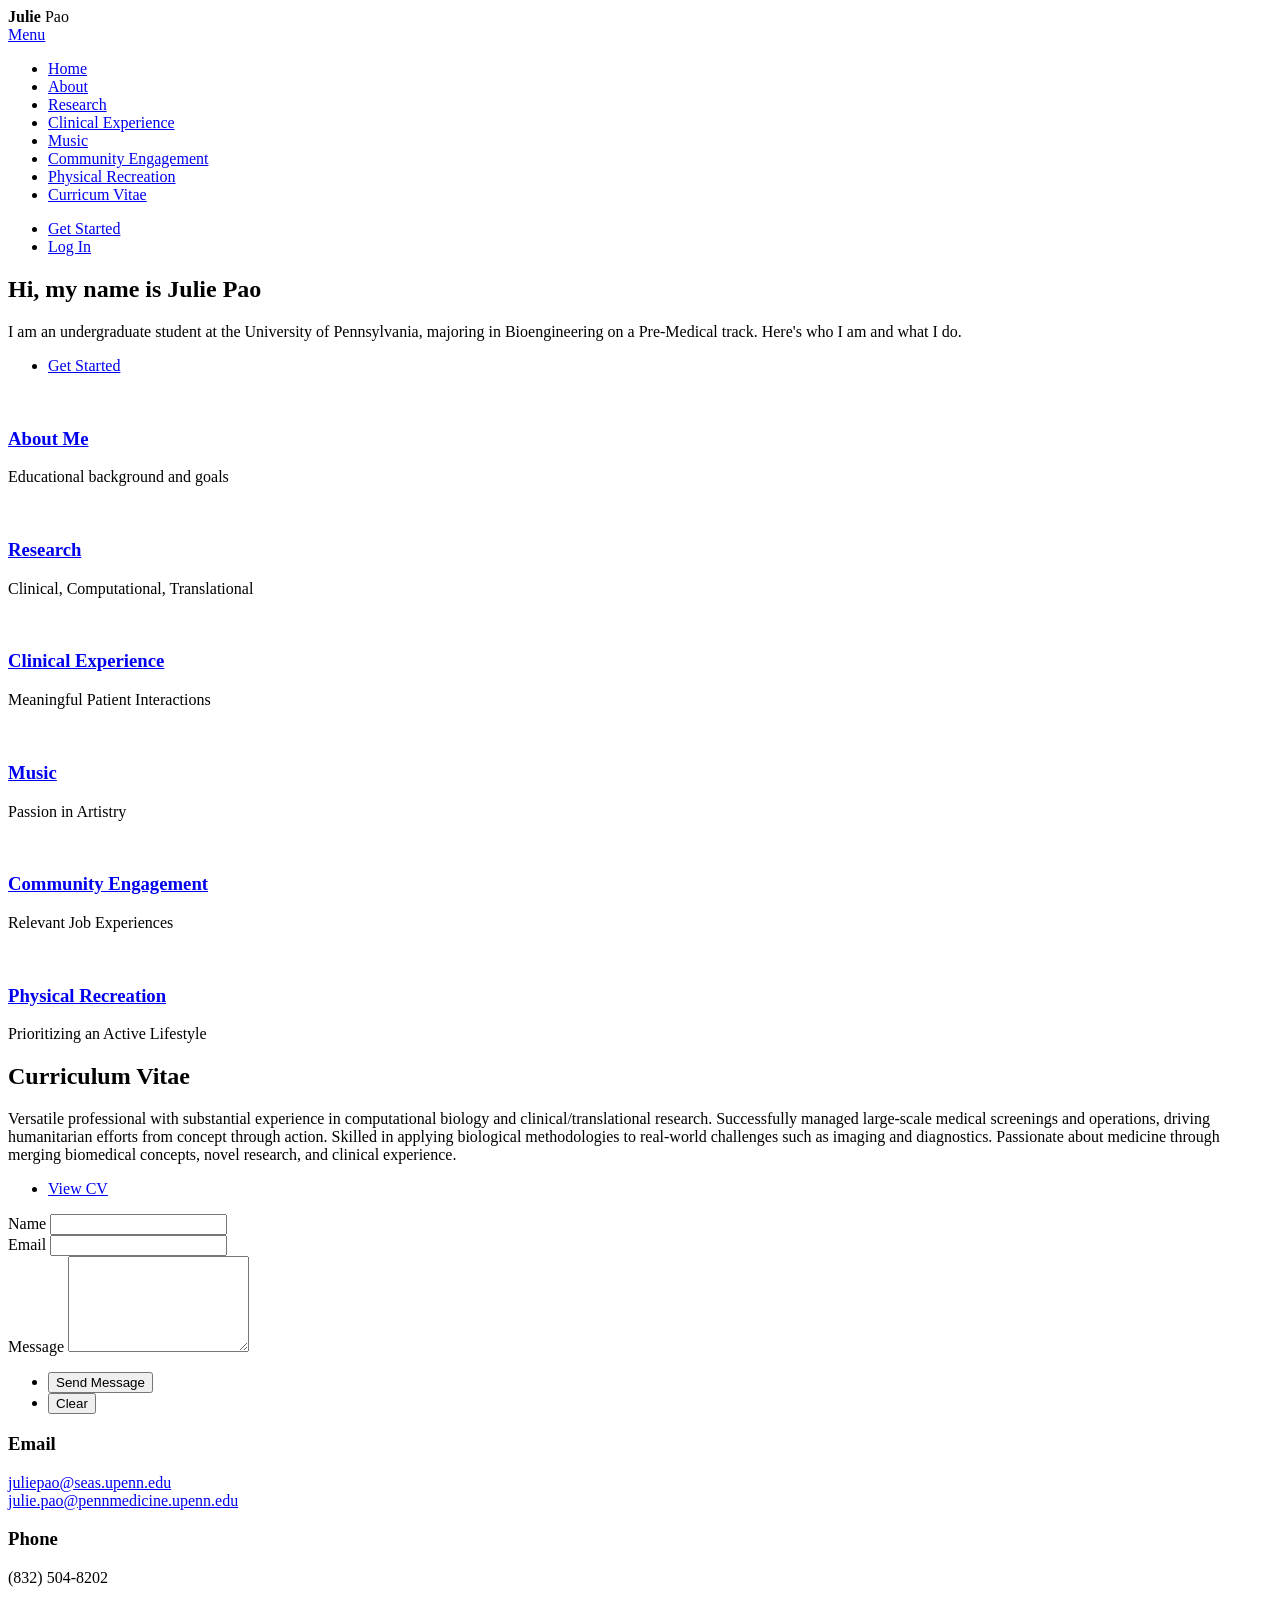
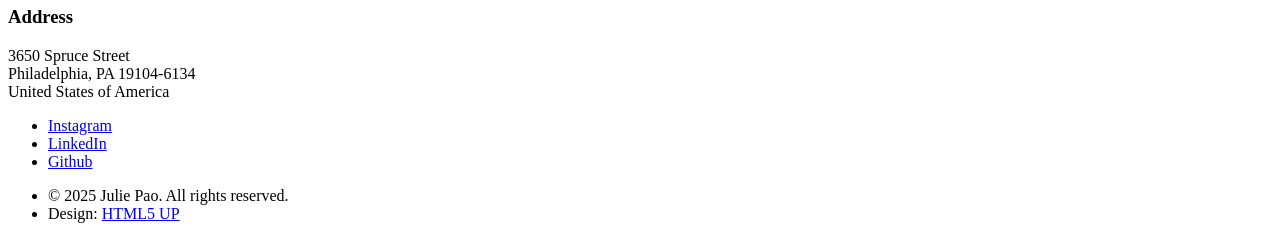
==== index.html @ fa0b32fd "title pushes" ====
<!DOCTYPE HTML>
<!--
	Forty by HTML5 UP
	html5up.net | @ajlkn
	Free for personal and commercial use under the CCA 3.0 license (html5up.net/license)
-->
<html>
	<head>
		<title>Julie Pao</title>
		<meta charset="utf-8" />
		<meta name="viewport" content="width=device-width, initial-scale=1, user-scalable=no" />
		<link rel="stylesheet" href="assets/css/main.css" />
		<noscript><link rel="stylesheet" href="assets/css/noscript.css" /></noscript>
	</head>
	<body class="is-preload">

		<!-- Wrapper -->
			<div id="wrapper">

				<!-- Header -->
					<header id="header" class="alt">
						<span class="logo"><strong>Julie</strong> <span>Pao</span></span>
						<nav>
							<a href="#menu">Menu</a>
						</nav>
					</header>

				<!-- Menu -->
					<nav id="menu">
						<ul class="links">
							<li><a href="/">Home</a></li>
							<li><a href="about.html">About</a></li>
							<li><a href="research.html">Research</a></li>
							<li><a href="volunteering.html">Clinical Experience</a></li>
							<li><a href="music.html">Music</a></li>
							<li><a href="work.html">Community Engagement</a></li>
							<li><a href="sports.html">Physical Recreation</a></li>
							<li><a href="cv.html">Curricum Vitae</a></li>
						</ul>
						<ul class="actions stacked">
							<li><a href="#" class="button primary fit">Get Started</a></li>
							<li><a href="#" class="button fit">Log In</a></li>
						</ul>
					</nav>

				<!-- Banner -->
					<section id="banner" class="major">
						<div class="inner">
							<header class="major">
								<h1>Hi, my name is Julie Pao</h1>
							</header>
							<div class="content">
								<p>I am an undergraduate student at the University of Pennsylvania, majoring in Bioengineering on a Pre-Medical track. Here's who I am and what I do.</p>
								<ul class="actions">
									<li><a href="#one" class="button next scrolly">Get Started</a></li>
								</ul>
							</div>
						</div>
					</section>

				<!-- Main -->
					<div id="main">

						<!-- One -->
							<section id="one" class="tiles">
								<article>
									<span class="image">
										<img src="images/pic01.jpg" alt="" />
									</span>
									<header class="major">
										<h3><a href="about.html" class="link">About Me</a></h3>
										<p>Educational background and goals</p>
									</header>
								</article>
								<article>
									<span class="image">
										<img src="images/pic02.jpg" alt="" />
									</span>
									<header class="major">
										<h3><a href="research.html" class="link">Research</a></h3>
										<p>Clinical, Computational, Translational</p>
									</header>
								</article>
								<article>
									<span class="image">
										<img src="images/pic03.jpg" alt="" />
									</span>
									<header class="major">
										<h3><a href="volunteering.html" class="link">Clinical Experience</a></h3>
										<p>Meaningful Patient Interactions</p>
									</header>
								</article>
								<article>
									<span class="image">
										<img src="images/pic04.jpg" alt="" />
									</span>
									<header class="major">
										<h3><a href="music.html" class="link">Music</a></h3>
										<p>Passion in Artistry</p>
									</header>
								</article>
								<article>
									<span class="image">
										<img src="images/pic05.jpg" alt="" />
									</span>
									<header class="major">
										<h3><a href="work.html" class="link">Community Engagement</a></h3>
										<p>Relevant Job Experiences</p>
									</header>
								</article>
								<article>
									<span class="image">
										<img src="images/pic06.jpg" alt="" />
									</span>
									<header class="major">
										<h3><a href="sports.html" class="link">Physical Recreation</a></h3>
										<p>Prioritizing an Active Lifestyle</p>
									</header>
								</article>
							</section>

						<!-- Two -->
							<section id="two">
								<div class="inner">
									<header class="major">
										<h2>Curriculum Vitae</h2>
									</header>
									<p>Versatile professional with substantial experience in computational biology and clinical/translational research. Successfully managed large-scale medical screenings and operations, driving humanitarian efforts from concept through action.  Skilled in applying biological methodologies to real-world challenges such as imaging and diagnostics. Passionate about medicine through merging biomedical concepts, novel research, and clinical experience.</p>
									<ul class="actions">
										<li><a href="cv.html" class="button next">View CV</a></li>
									</ul>
								</div>
							</section>

					</div>

				<!-- Contact -->
					<section id="contact">
						<div class="inner">
							<section>
								<form method="post" action="https://formspree.io/f/mqallqqw">
									<div class="fields">
										<div class="field half">
											<label for="name">Name</label>
											<input type="text" name="name" id="name" />
										</div>
										<div class="field half">
											<label for="email">Email</label>
											<input type="text" name="email" id="email" />
										</div>
										<div class="field">
											<label for="message">Message</label>
											<textarea name="message" id="message" rows="6"></textarea>
										</div>
									</div>
									<ul class="actions">
										<li><input type="submit" value="Send Message" class="primary" /></li>
										<li><input type="reset" value="Clear" /></li>
									</ul>
								</form>
							</section>
							<section class="split">
								<section>
									<div class="contact-method">
										<span class="icon solid alt fa-envelope"></span>
										<h3>Email</h3>
										<a href="mailto:juliepao@seas.upenn.edu"
       									   class="email-link"
       								   	   data-email="juliepao@seas.upenn.edu"
     								   	   title="Copy juliepao@seas.upenn.edu">juliepao@seas.upenn.edu</a><br />
    									<a href="mailto:julie.pao@pennmedicine.upenn.edu"
       								   	   class="email-link"
       								   	   data-email="julie.pao@pennmedicine.upenn.edu"
       								   	   title="Copy julie.pao@pennmedicine.upenn.edu">julie.pao@pennmedicine.upenn.edu</a>
									</div>
								</section>
								<section>
									<div class="contact-method">
										<span class="icon solid alt fa-phone"></span>
										<h3>Phone</h3>
										<span>(832) 504-8202</span>
									</div>
								</section>
								<section>
									<div class="contact-method">
										<span class="icon solid alt fa-home"></span>
										<h3>Address</h3>
										<span>3650 Spruce Street<br />
										Philadelphia, PA 19104-6134<br />
										United States of America</span>
									</div>
								</section>
							</section>
						</div>
					</section>

				<!-- Footer -->
					<footer id="footer">
						<div class="inner">
							<ul class="icons">
								<li><a href="https://www.instagram.com/juliepao_/" class="icon brands alt fa-instagram"><span class="label">Instagram</span></a></li>
								<li><a href="https://www.linkedin.com/in/julie-pao-0024702b5" class="icon brands alt fa-linkedin-in"><span class="label">LinkedIn</span></a></li>
								<li><a href="https://github.com/BerryGoo717" class="icon brands alt fa-github"><span class="label">Github</span></a></li>
							</ul>
							<ul class="copyright">
								<li>&copy; 2025 Julie Pao. All rights reserved.</li><li>Design: <a href="https://html5up.net">HTML5 UP</a></li>
							</ul>
						</div>
					</footer>
		
				</div>

		<!-- Scripts -->
			<script src="assets/js/jquery.min.js"></script>
			<script src="assets/js/jquery.scrolly.min.js"></script>
			<script src="assets/js/jquery.scrollex.min.js"></script>
			<script src="assets/js/browser.min.js"></script>
			<script src="assets/js/breakpoints.min.js"></script>
			<script src="assets/js/util.js"></script>
			<script src="assets/js/main.js"></script>

			<!-- copy-to-clipboard for email links -->
    		<script>
        		// copy mailto:link on click and show a short status
        		(function () {
            		function showStatus(msg) {
                		const s = document.createElement('div');
                		s.textContent = msg;
                		Object.assign(s.style, {
                    		position: 'fixed',
                    		bottom: '20px',
                    		right: '20px',
                    		background: 'rgba(0,0,0,0.8)',
							color: '#fff',
                    		padding: '8px 12px',
                    		borderRadius: '6px',
                    		zIndex: 9999,
                    		fontSize: '14px'
                		});
                		document.body.appendChild(s);
                		setTimeout(() => s.remove(), 2000);
            		}

            		document.querySelectorAll('.email-link').forEach(function (el) {
                		el.addEventListener('click', function (e) {
                    		e.preventDefault(); // prevent opening mail client
                    		const email = el.dataset.email;
                    		const mailto = email;
                    		if (navigator.clipboard && navigator.clipboard.writeText) {
                        		navigator.clipboard.writeText(mailto)
                            		.then(() => showStatus('Copied: ' + mailto))
                            		.catch(() => showStatus('Copy failed'));
                    		} else {
                        		// fallback
                        		const ta = document.createElement('textarea');
                        		ta.value = mailto;
                        		document.body.appendChild(ta);
                        		ta.select();
                        		try { document.execCommand('copy'); showStatus('Copied: ' + mailto); }
                        		catch (err) { showStatus('Copy failed'); }
                        		ta.remove();
                    		}
               			});
					});
    			})();
			</script>

			<script>
			document.querySelectorAll('a.scrolly, a.button.next').forEach(function(el){
  				el.addEventListener('click', function(e){
    				const href = this.getAttribute('href') || '';
    				if (!href.startsWith('#')) return; // ignore external links
    				const id = href.slice(1);
    				const target = document.getElementById(id);
    				if (!target) return;
    				e.preventDefault();
    				target.scrollIntoView({ behavior: 'smooth', block: 'start' });
    				// remove hash from URL so "#one" doesn't appear
    				history.replaceState(null, '', window.location.pathname + window.location.search);
  				});
			});
			</script>
	</body>
</html>
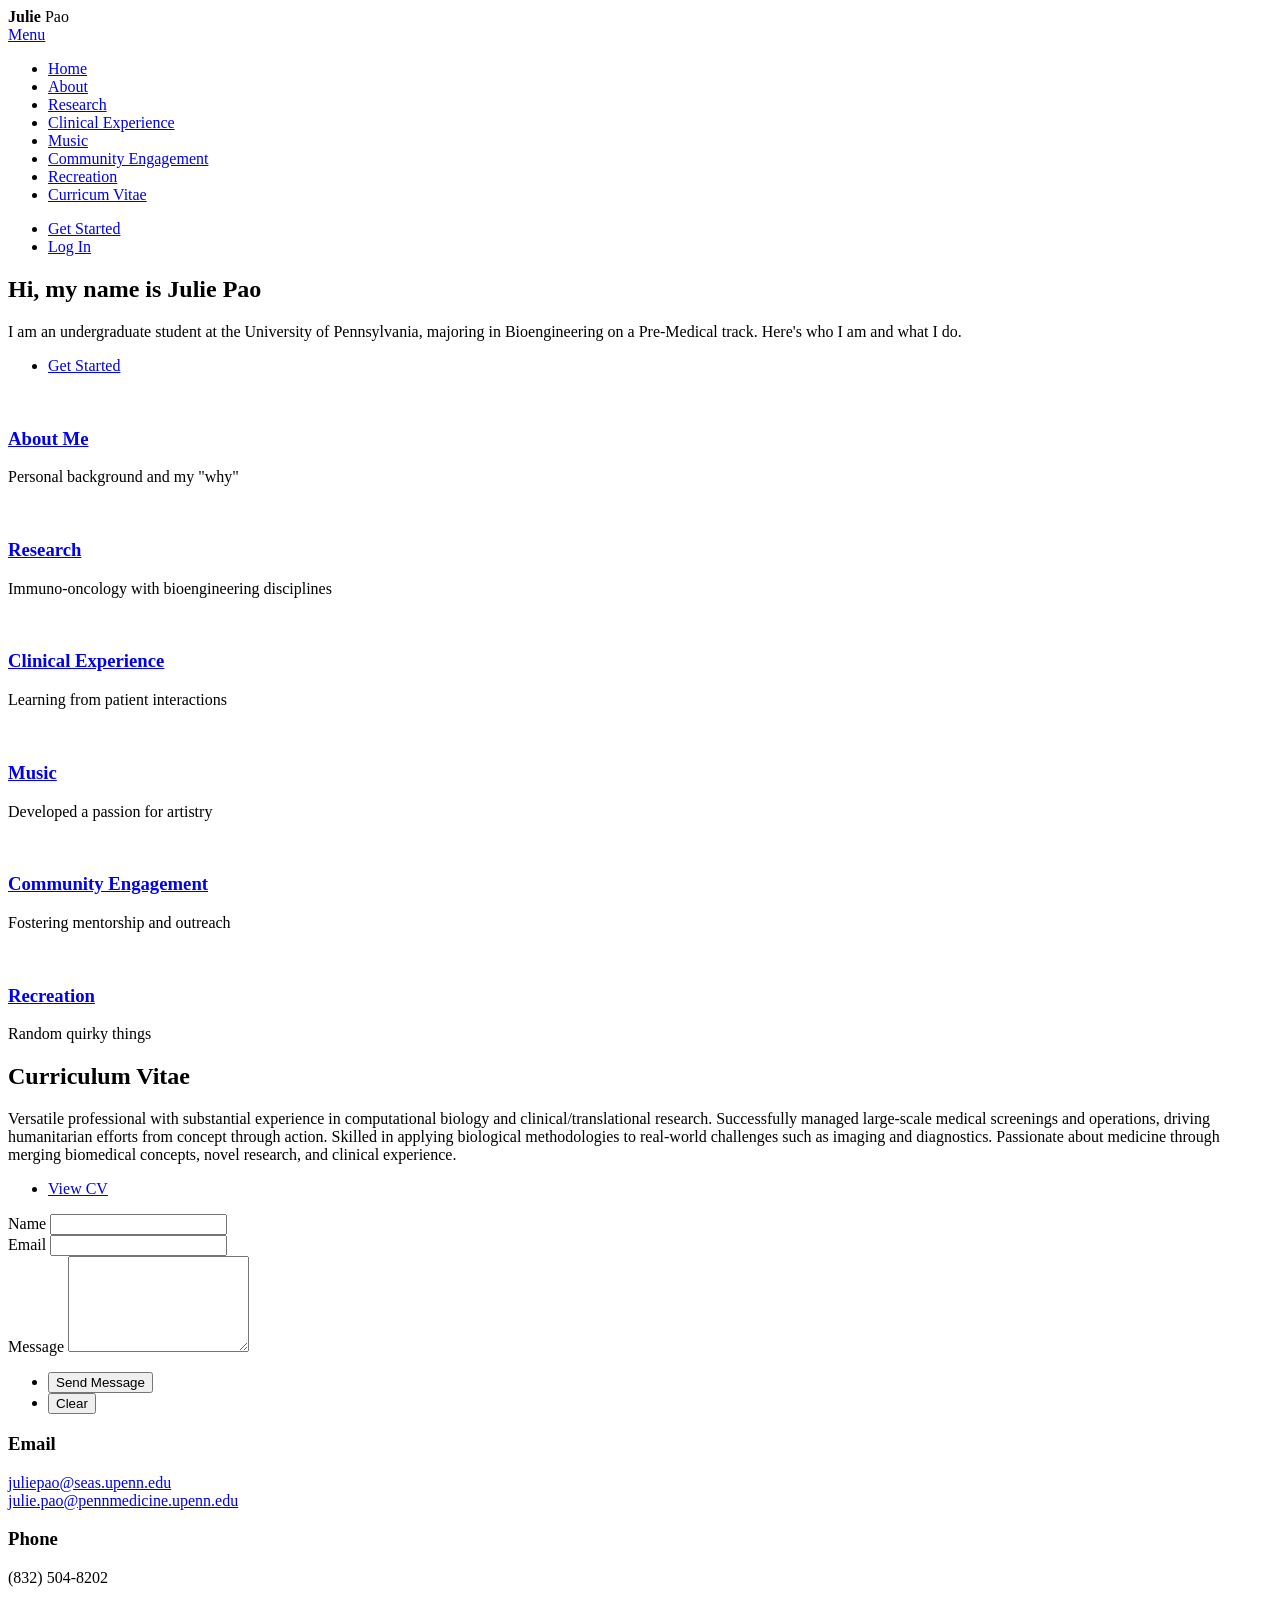
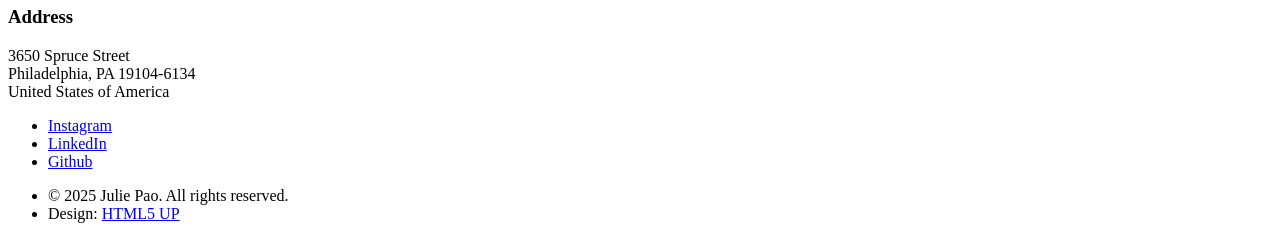
==== commit f76170a6: "main page changes" ====
--- a/index.html
+++ b/index.html
@@ -34,7 +34,7 @@
 							<li><a href="volunteering.html">Clinical Experience</a></li>
 							<li><a href="music.html">Music</a></li>
 							<li><a href="work.html">Community Engagement</a></li>
-							<li><a href="sports.html">Physical Recreation</a></li>
+							<li><a href="sports.html">Recreation</a></li>
 							<li><a href="cv.html">Curricum Vitae</a></li>
 						</ul>
 						<ul class="actions stacked">
@@ -69,7 +69,7 @@
 									</span>
 									<header class="major">
 										<h3><a href="about.html" class="link">About Me</a></h3>
-										<p>Educational background and goals</p>
+										<p>Personal background and my "why"</p>
 									</header>
 								</article>
 								<article>
@@ -78,7 +78,7 @@
 									</span>
 									<header class="major">
 										<h3><a href="research.html" class="link">Research</a></h3>
-										<p>Clinical, Computational, Translational</p>
+										<p>Immuno-oncology with bioengineering disciplines</p>
 									</header>
 								</article>
 								<article>
@@ -87,7 +87,7 @@
 									</span>
 									<header class="major">
 										<h3><a href="volunteering.html" class="link">Clinical Experience</a></h3>
-										<p>Meaningful Patient Interactions</p>
+										<p>Learning from patient interactions</p>
 									</header>
 								</article>
 								<article>
@@ -96,7 +96,7 @@
 									</span>
 									<header class="major">
 										<h3><a href="music.html" class="link">Music</a></h3>
-										<p>Passion in Artistry</p>
+										<p>Developed a passion for artistry</p>
 									</header>
 								</article>
 								<article>
@@ -105,7 +105,7 @@
 									</span>
 									<header class="major">
 										<h3><a href="work.html" class="link">Community Engagement</a></h3>
-										<p>Relevant Job Experiences</p>
+										<p>Fostering mentorship and outreach</p>
 									</header>
 								</article>
 								<article>
@@ -113,8 +113,8 @@
 										<img src="images/pic06.jpg" alt="" />
 									</span>
 									<header class="major">
-										<h3><a href="sports.html" class="link">Physical Recreation</a></h3>
-										<p>Prioritizing an Active Lifestyle</p>
+										<h3><a href="sports.html" class="link">Recreation</a></h3>
+										<p>Random quirky things</p>
 									</header>
 								</article>
 							</section>
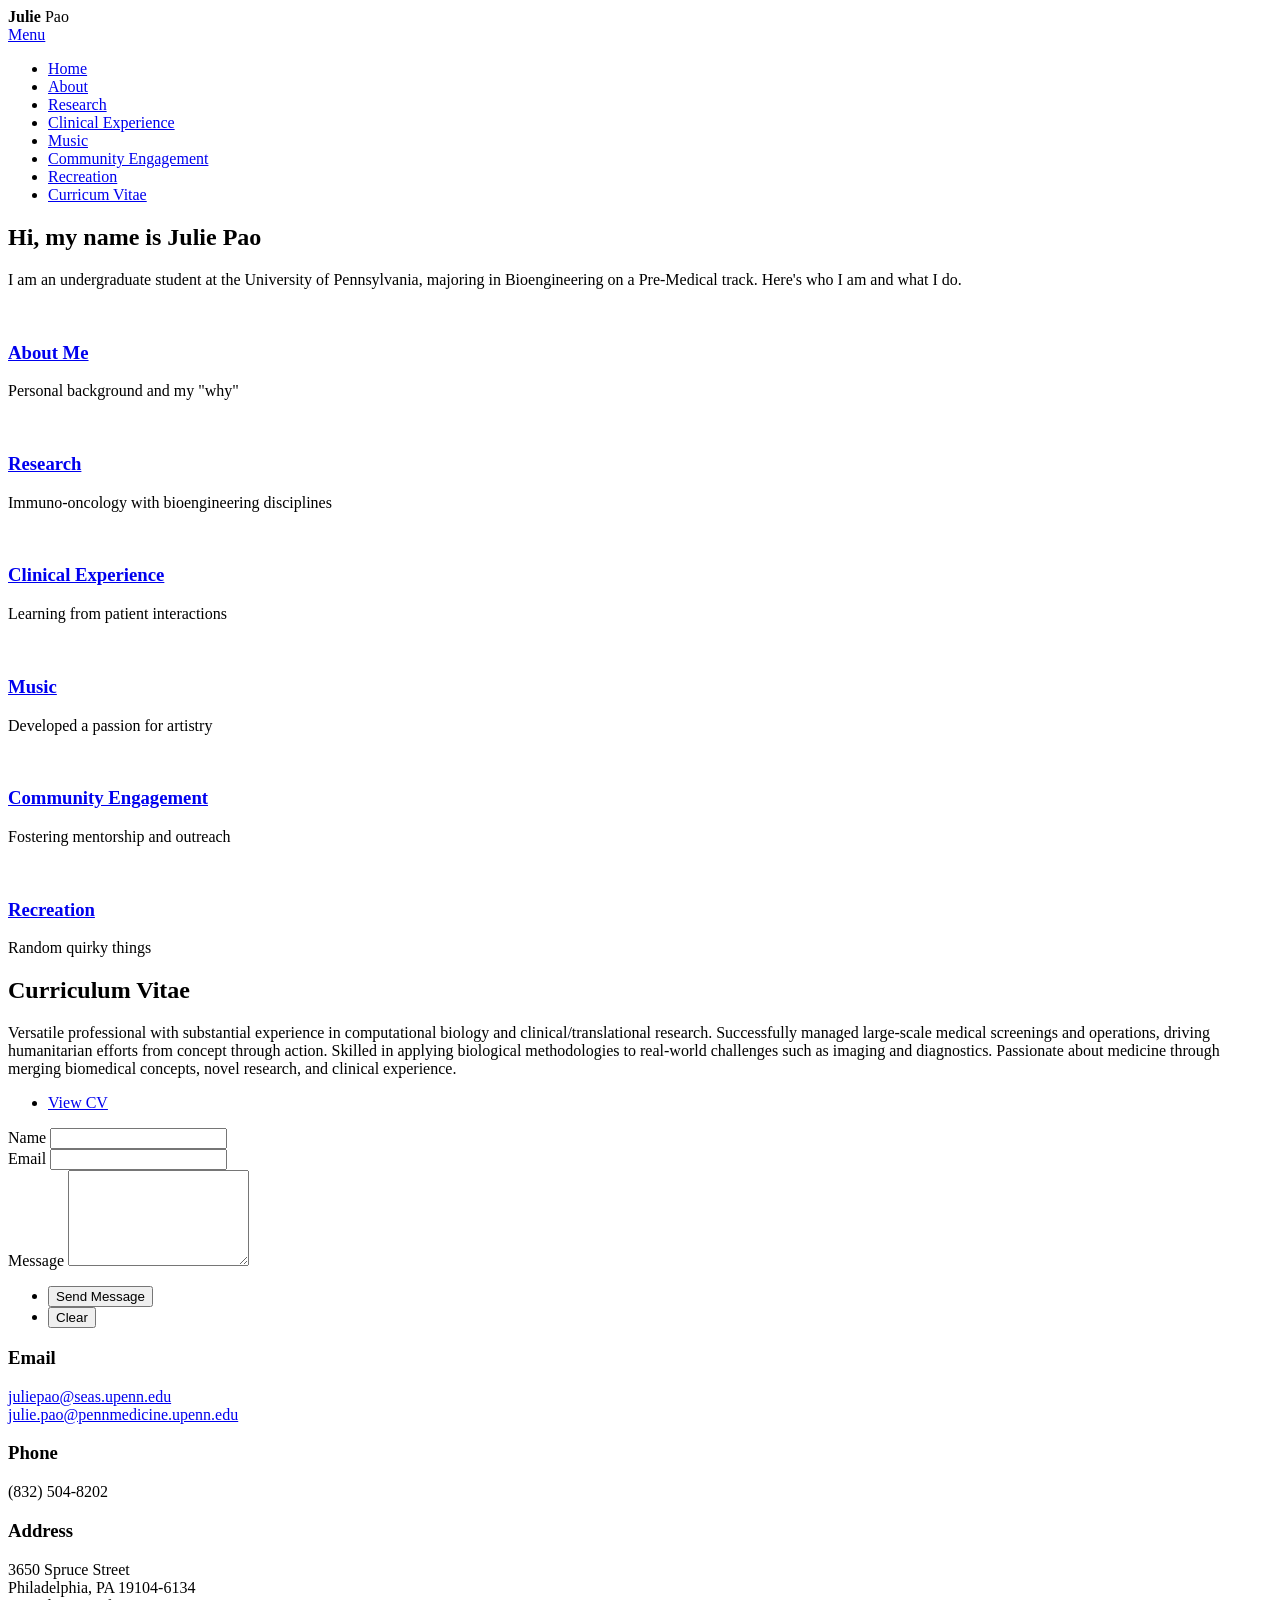
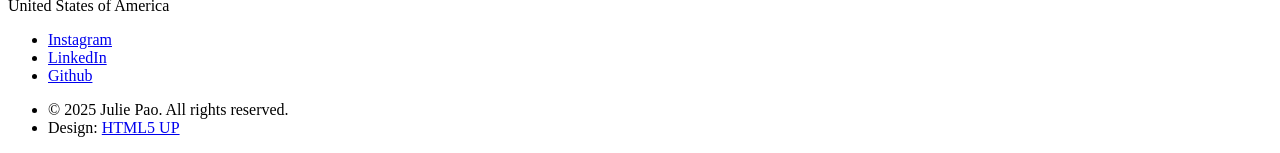
==== commit 28373561: "deleting buttons" ====
--- a/index.html
+++ b/index.html
@@ -34,12 +34,8 @@
 							<li><a href="volunteering.html">Clinical Experience</a></li>
 							<li><a href="music.html">Music</a></li>
 							<li><a href="work.html">Community Engagement</a></li>
-							<li><a href="sports.html">Recreation</a></li>
+							<li><a href="fun.html">Recreation</a></li>
 							<li><a href="cv.html">Curricum Vitae</a></li>
-						</ul>
-						<ul class="actions stacked">
-							<li><a href="#" class="button primary fit">Get Started</a></li>
-							<li><a href="#" class="button fit">Log In</a></li>
 						</ul>
 					</nav>
 
@@ -51,9 +47,6 @@
 							</header>
 							<div class="content">
 								<p>I am an undergraduate student at the University of Pennsylvania, majoring in Bioengineering on a Pre-Medical track. Here's who I am and what I do.</p>
-								<ul class="actions">
-									<li><a href="#one" class="button next scrolly">Get Started</a></li>
-								</ul>
 							</div>
 						</div>
 					</section>
@@ -113,7 +106,7 @@
 										<img src="images/pic06.jpg" alt="" />
 									</span>
 									<header class="major">
-										<h3><a href="sports.html" class="link">Recreation</a></h3>
+										<h3><a href="fun.html" class="link">Recreation</a></h3>
 										<p>Random quirky things</p>
 									</header>
 								</article>
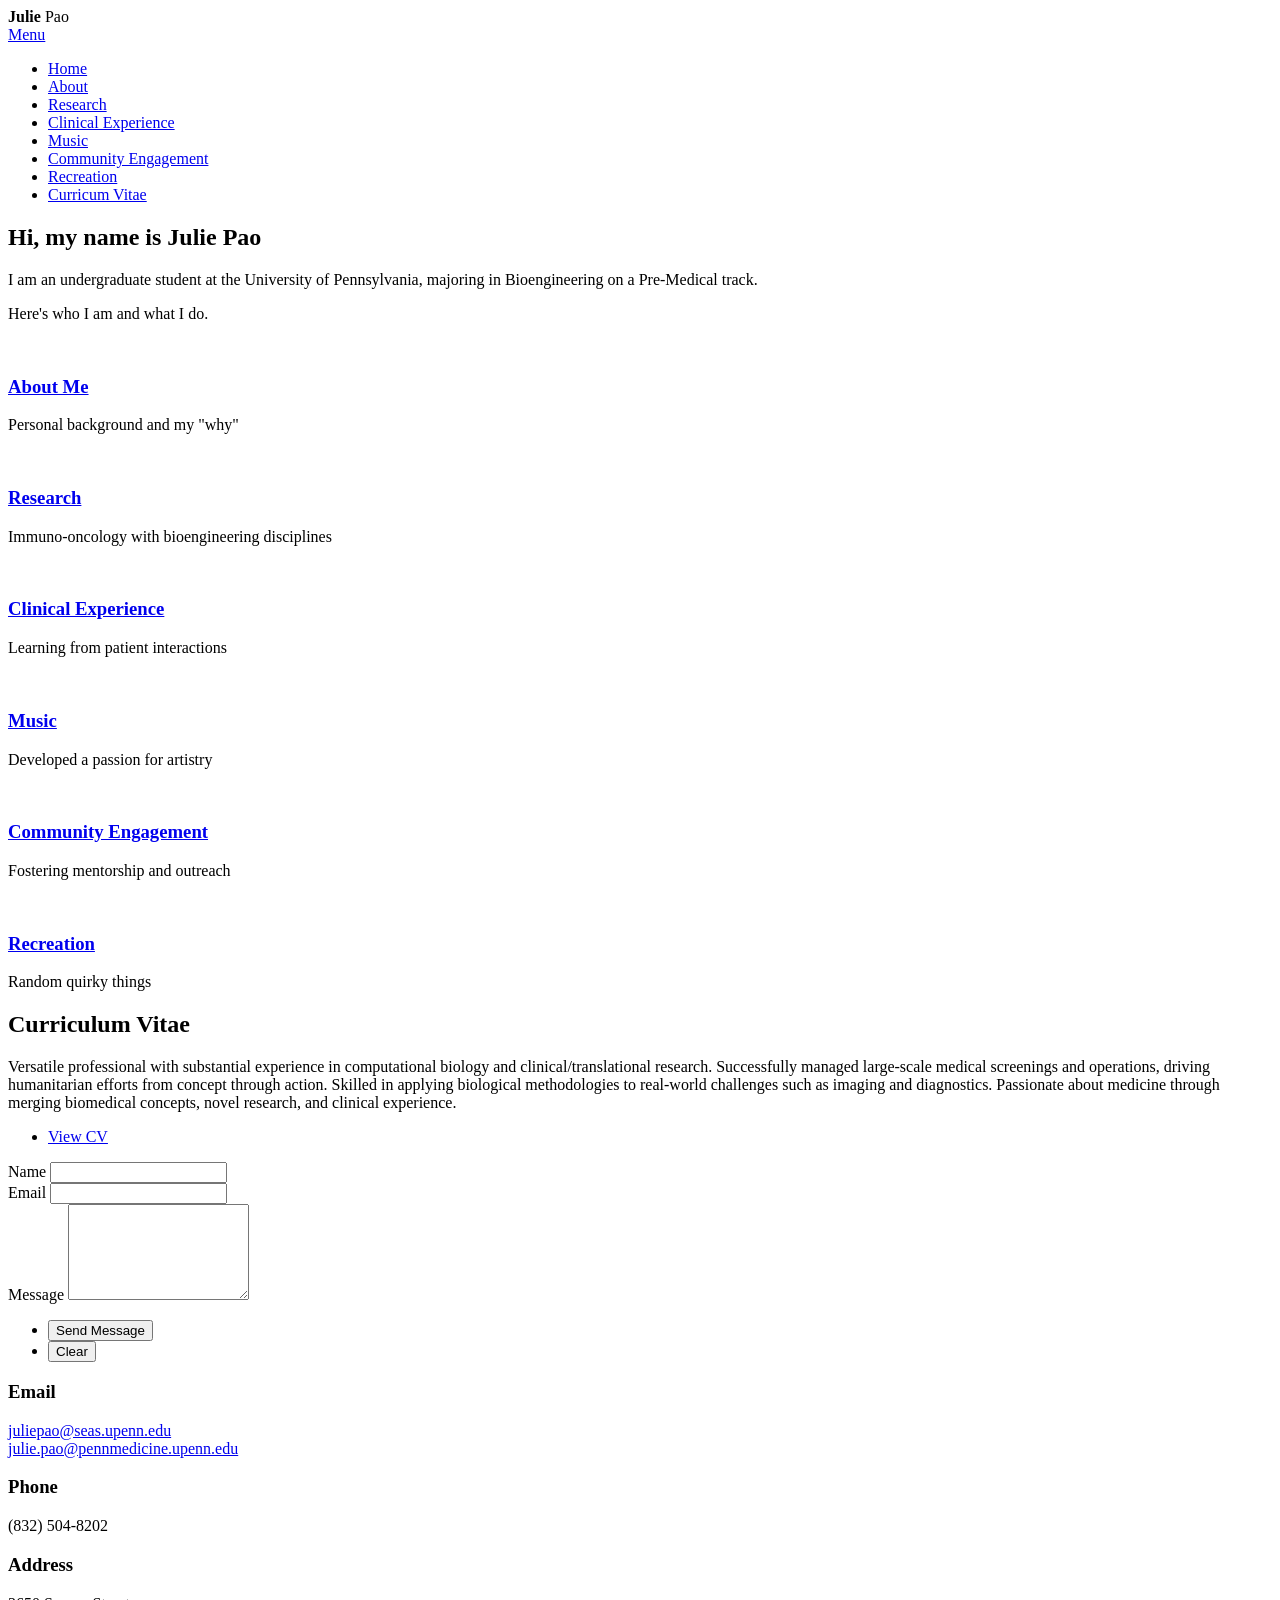
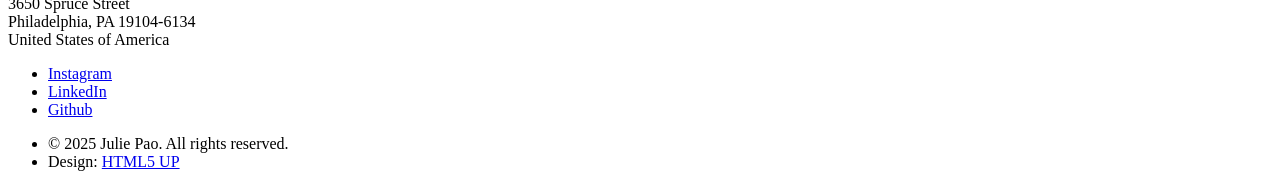
==== commit 71290c01: "major push to about" ====
--- a/index.html
+++ b/index.html
@@ -46,7 +46,8 @@
 								<h1>Hi, my name is Julie Pao</h1>
 							</header>
 							<div class="content">
-								<p>I am an undergraduate student at the University of Pennsylvania, majoring in Bioengineering on a Pre-Medical track. Here's who I am and what I do.</p>
+								<p>I am an undergraduate student at the University of Pennsylvania, majoring in Bioengineering on a Pre-Medical track.</p>
+								<p>Here's who I am and what I do.</p>
 							</div>
 						</div>
 					</section>
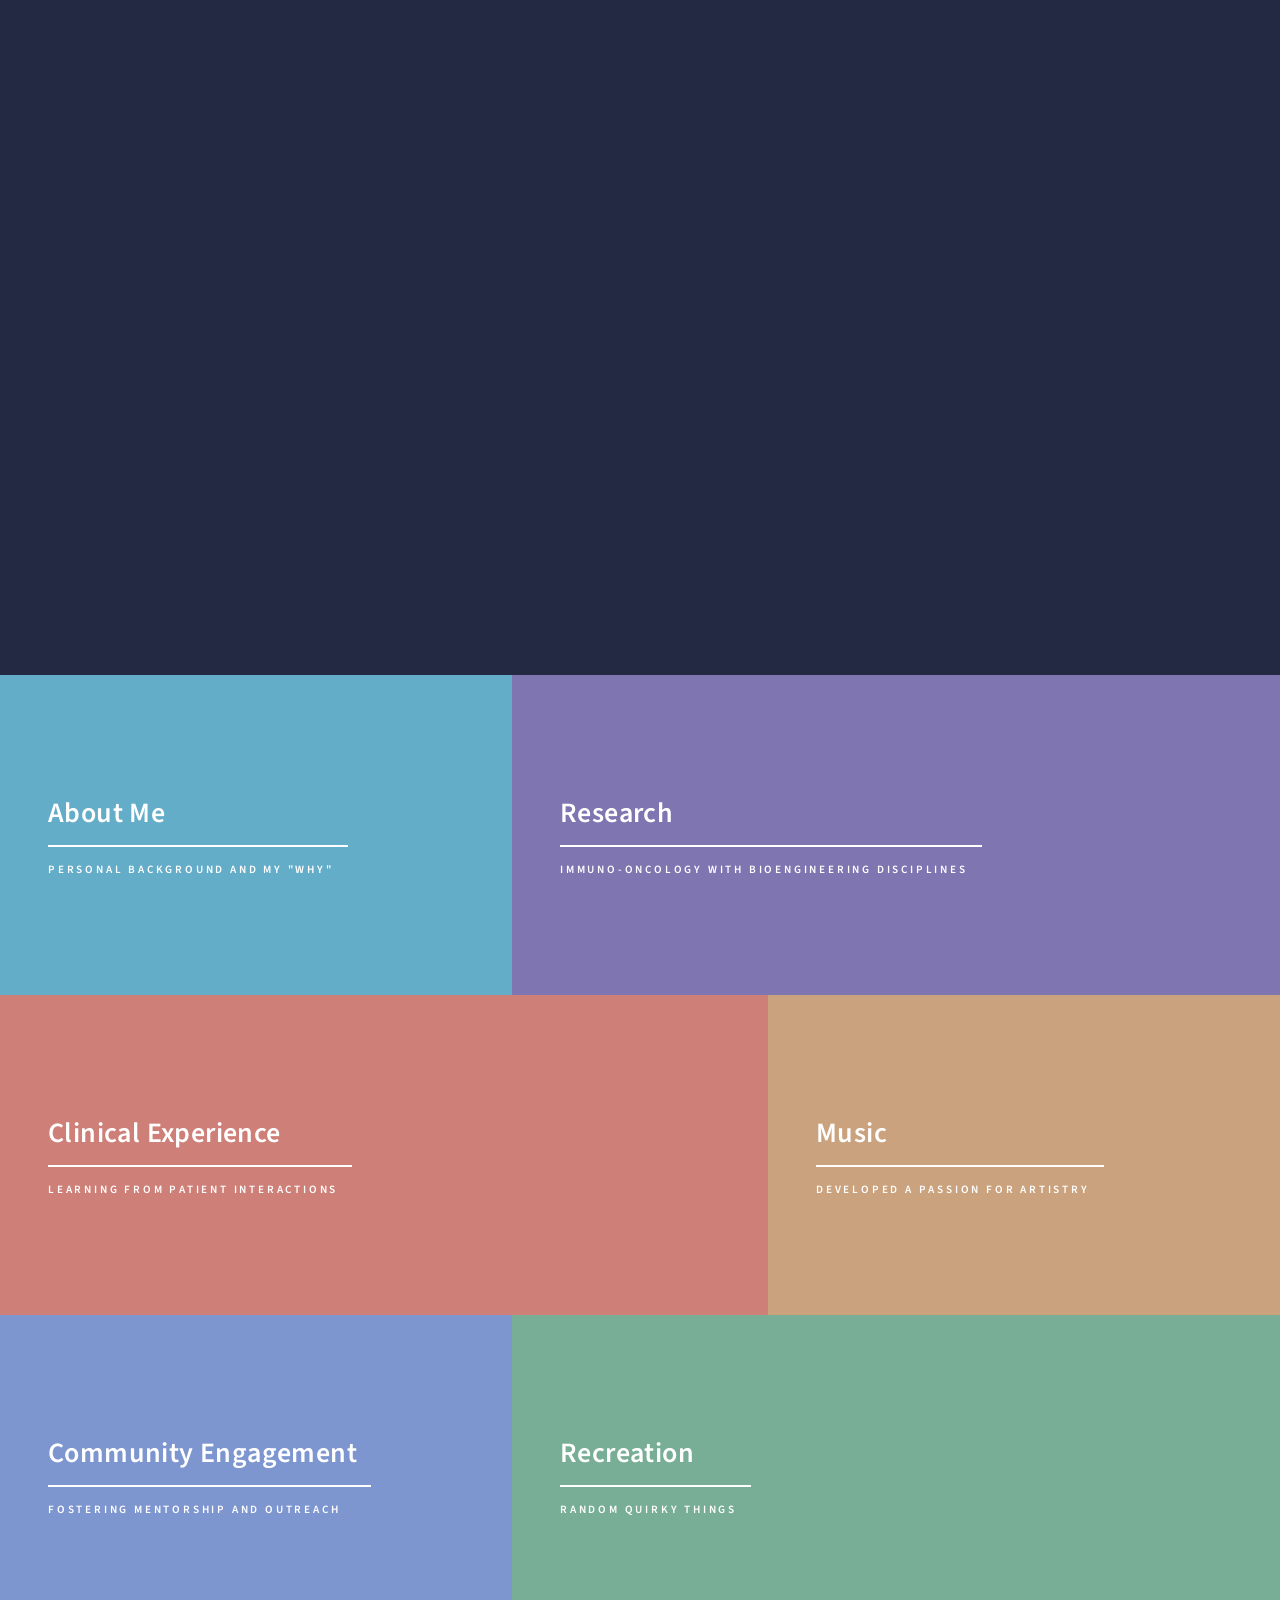
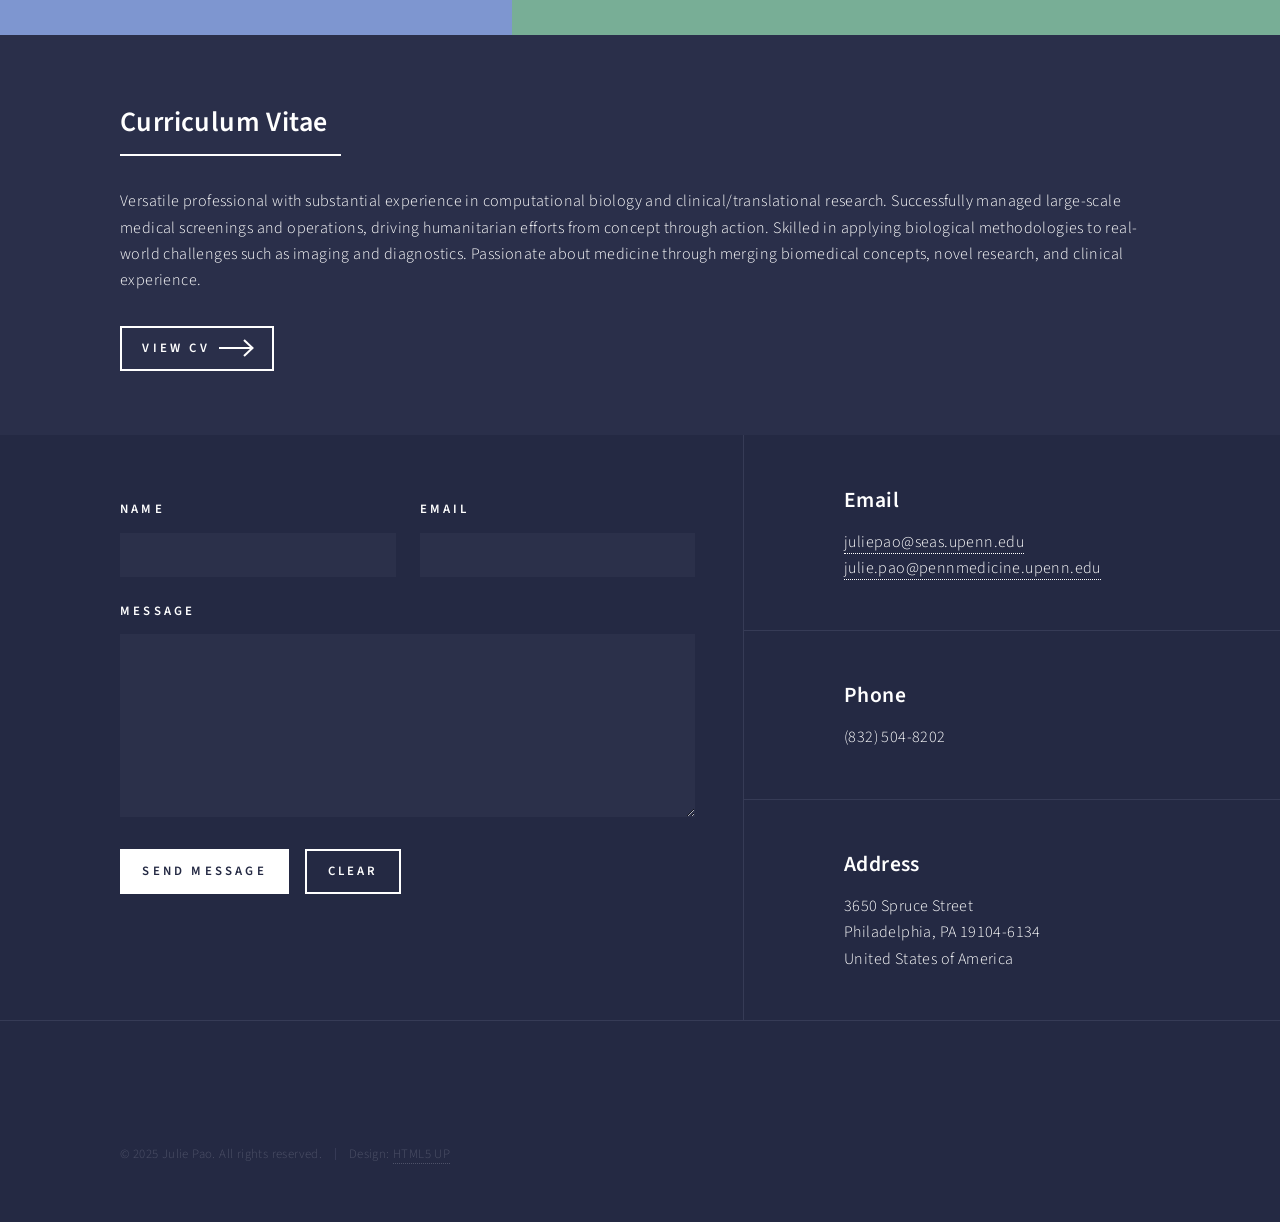
==== commit 807dc594: "fix to title???" ====
--- a/index.html
+++ b/index.html
@@ -47,7 +47,7 @@
 							</header>
 							<div class="content">
 								<p>I am an undergraduate student at the University of Pennsylvania, majoring in Bioengineering on a Pre-Medical track.</p>
-								<p>Here's who I am and what I do.</p>
+								<p style="display:block; margin-top:0.75em;">Here's who I am and what I do.</p>
 							</div>
 						</div>
 					</section>
--- a/assets/css/main.css
+++ b/assets/css/main.css
@@ -0,0 +1,3964 @@
+@import url(fontawesome-all.min.css);
+@import url("https://fonts.googleapis.com/css?family=Source+Sans+Pro:300,300italic,600,600italic");
+
+/*
+	Forty by HTML5 UP
+	html5up.net | @ajlkn
+	Free for personal and commercial use under the CCA 3.0 license (html5up.net/license)
+*/
+
+html, body, div, span, applet, object,
+iframe, h1, h2, h3, h4, h5, h6, p, blockquote,
+pre, a, abbr, acronym, address, big, cite,
+code, del, dfn, em, img, ins, kbd, q, s, samp,
+small, strike, strong, sub, sup, tt, var, b,
+u, i, center, dl, dt, dd, ol, ul, li, fieldset,
+form, label, legend, table, caption, tbody,
+tfoot, thead, tr, th, td, article, aside,
+canvas, details, embed, figure, figcaption,
+footer, header, hgroup, menu, nav, output, ruby,
+section, summary, time, mark, audio, video {
+	margin: 0;
+	padding: 0;
+	border: 0;
+	font-size: 100%;
+	font: inherit;
+	vertical-align: baseline;}
+
+article, aside, details, figure, figcaption,
+footer, header, hgroup, menu, nav, section {
+	display: block;}
+
+figure figcaption,
+.image figcaption {
+    font-size: 0.9rem;
+    line-height: 1.2;
+    margin-top: 0.35em;
+    color: #666;
+}
+
+body {
+	line-height: 1;
+}
+
+ol, ul {
+	list-style: none;
+}
+
+blockquote, q {
+	quotes: none;
+}
+
+	blockquote:before, blockquote:after, q:before, q:after {
+		content: '';
+		content: none;
+	}
+
+table {
+	border-collapse: collapse;
+	border-spacing: 0;
+}
+
+body {
+	-webkit-text-size-adjust: none;
+}
+
+mark {
+	background-color: transparent;
+	color: inherit;
+}
+
+input::-moz-focus-inner {
+	border: 0;
+	padding: 0;
+}
+
+input, select, textarea {
+	-moz-appearance: none;
+	-webkit-appearance: none;
+	-ms-appearance: none;
+	appearance: none;
+}
+
+/* Basic */
+
+	@-ms-viewport {
+		width: device-width;
+	}
+
+	body {
+		-ms-overflow-style: scrollbar;
+	}
+
+	@media screen and (max-width: 480px) {
+
+		html, body {
+			min-width: 320px;
+		}
+
+	}
+
+	html {
+		box-sizing: border-box;
+	}
+
+	*, *:before, *:after {
+		box-sizing: inherit;
+	}
+
+	body {
+		background: #242943;
+	}
+
+		body.is-preload *, body.is-preload *:before, body.is-preload *:after {
+			-moz-animation: none !important;
+			-webkit-animation: none !important;
+			-ms-animation: none !important;
+			animation: none !important;
+			-moz-transition: none !important;
+			-webkit-transition: none !important;
+			-ms-transition: none !important;
+			transition: none !important;
+		}
+
+/* Type */
+
+	body, input, select, textarea {
+		color: #ffffff;
+		font-family: "Source Sans Pro", Helvetica, sans-serif;
+		font-size: 17pt;
+		font-weight: 300;
+		letter-spacing: 0.025em;
+		line-height: 1.65;
+	}
+
+		@media screen and (max-width: 1680px) {
+
+			body, input, select, textarea {
+				font-size: 14pt;
+			}
+
+		}
+
+		@media screen and (max-width: 1280px) {
+
+			body, input, select, textarea {
+				font-size: 12pt;
+			}
+
+		}
+
+		@media screen and (max-width: 360px) {
+
+			body, input, select, textarea {
+				font-size: 11pt;
+			}
+
+		}
+
+	a {
+		-moz-transition: color 0.2s ease-in-out, border-bottom-color 0.2s ease-in-out;
+		-webkit-transition: color 0.2s ease-in-out, border-bottom-color 0.2s ease-in-out;
+		-ms-transition: color 0.2s ease-in-out, border-bottom-color 0.2s ease-in-out;
+		transition: color 0.2s ease-in-out, border-bottom-color 0.2s ease-in-out;
+		border-bottom: dotted 1px;
+		color: inherit;
+		text-decoration: none;
+	}
+
+		a:hover {
+			border-bottom-color: transparent;
+			color: #9bf1ff !important;
+		}
+
+		a:active {
+			color: #53e3fb !important;
+		}
+
+	strong, b {
+		color: #ffffff;
+		font-weight: 600;
+	}
+
+	em, i {
+		font-style: italic;
+	}
+
+	p {
+		margin: 0 0 2em 0;
+	}
+
+	h1, h2, h3, h4, h5, h6 {
+		color: #ffffff;
+		font-weight: 600;
+		line-height: 1.65;
+		margin: 0 0 1em 0;
+	}
+
+		h1 a, h2 a, h3 a, h4 a, h5 a, h6 a {
+			color: inherit;
+			border-bottom: 0;
+		}
+
+	h1 {
+		font-size: 2.5em;
+	}
+
+	h2 {
+		font-size: 1.75em;
+	}
+
+	h3 {
+		font-size: 1.35em;
+	}
+
+	h4 {
+		font-size: 1.1em;
+	}
+
+	h5 {
+		font-size: 0.9em;
+	}
+
+	h6 {
+		font-size: 0.7em;
+	}
+
+	@media screen and (max-width: 736px) {
+
+		h1 {
+			font-size: 2em;
+		}
+
+		h2 {
+			font-size: 1.5em;
+		}
+
+		h3 {
+			font-size: 1.25em;
+		}
+
+	}
+
+	sub {
+		font-size: 0.8em;
+		position: relative;
+		top: 0.5em;
+	}
+
+	sup {
+		font-size: 0.8em;
+		position: relative;
+		top: -0.5em;
+	}
+
+	blockquote {
+		border-left: solid 4px rgba(212, 212, 255, 0.1);
+		font-style: italic;
+		margin: 0 0 2em 0;
+		padding: 0.5em 0 0.5em 2em;
+	}
+
+	code {
+		background: rgba(212, 212, 255, 0.035);
+		font-family: "Courier New", monospace;
+		font-size: 0.9em;
+		margin: 0 0.25em;
+		padding: 0.25em 0.65em;
+	}
+
+	pre {
+		-webkit-overflow-scrolling: touch;
+		font-family: "Courier New", monospace;
+		font-size: 0.9em;
+		margin: 0 0 2em 0;
+	}
+
+		pre code {
+			display: block;
+			line-height: 1.75;
+			padding: 1em 1.5em;
+			overflow-x: auto;
+		}
+
+	hr {
+		border: 0;
+		border-bottom: solid 1px rgba(212, 212, 255, 0.1);
+		margin: 2em 0;
+	}
+
+		hr.major {
+			margin: 3em 0;
+		}
+
+	.align-left {
+		text-align: left;
+	}
+
+	.align-center {
+		text-align: center;
+	}
+
+	.align-right {
+		text-align: right;
+	}
+
+/* Row */
+
+	.row {
+		display: flex;
+		flex-wrap: wrap;
+		box-sizing: border-box;
+		align-items: stretch;
+	}
+
+		.row > * {
+			box-sizing: border-box;
+		}
+
+		.row.gtr-uniform > * > :last-child {
+			margin-bottom: 0;
+		}
+
+		.row.aln-left {
+			justify-content: flex-start;
+		}
+
+		.row.aln-center {
+			justify-content: center;
+		}
+
+		.row.aln-right {
+			justify-content: flex-end;
+		}
+
+		.row.aln-top {
+			align-items: flex-start;
+		}
+
+		.row.aln-middle {
+			align-items: center;
+		}
+
+		.row.aln-bottom {
+			align-items: flex-end;
+		}
+
+		.row > .imp {
+			order: -1;
+		}
+
+		.row > .col-1 {
+			width: 8.33333%;
+		}
+
+		.row > .off-1 {
+			margin-left: 8.33333%;
+		}
+
+		.row > .col-2 {
+			width: 16.66667%;
+		}
+
+		.row > .off-2 {
+			margin-left: 16.66667%;
+		}
+
+		.row > .col-3 {
+			width: 25%;
+		}
+
+		.row > .off-3 {
+			margin-left: 25%;
+		}
+
+		.row > .col-4 {
+			width: 33.33333%;
+		}
+
+		.row > .off-4 {
+			margin-left: 33.33333%;
+		}
+
+		.row > .col-5 {
+			width: 41.66667%;
+		}
+
+		.row > .off-5 {
+			margin-left: 41.66667%;
+		}
+
+		.row > .col-6 {
+			width: 50%;
+		}
+
+		.row > .off-6 {
+			margin-left: 50%;
+		}
+
+		.row > .col-7 {
+			width: 58.33333%;
+		}
+
+		.row > .off-7 {
+			margin-left: 58.33333%;
+		}
+
+		.row > .col-8 {
+			width: 66.66667%;
+		}
+
+		.row > .off-8 {
+			margin-left: 66.66667%;
+		}
+
+		.row > .col-9 {
+			width: 75%;
+		}
+
+		.row > .off-9 {
+			margin-left: 75%;
+		}
+
+		.row > .col-10 {
+			width: 83.33333%;
+		}
+
+		.row > .off-10 {
+			margin-left: 83.33333%;
+		}
+
+		.row > .col-11 {
+			width: 91.66667%;
+		}
+
+		.row > .off-11 {
+			margin-left: 91.66667%;
+		}
+
+		.row > .col-12 {
+			width: 100%;
+		}
+
+		.row > .off-12 {
+			margin-left: 100%;
+		}
+
+		.row.gtr-0 {
+			margin-top: 0;
+			margin-left: 0em;
+		}
+
+			.row.gtr-0 > * {
+				padding: 0 0 0 0em;
+			}
+
+			.row.gtr-0.gtr-uniform {
+				margin-top: 0em;
+			}
+
+				.row.gtr-0.gtr-uniform > * {
+					padding-top: 0em;
+				}
+
+		.row.gtr-25 {
+			margin-top: 0;
+			margin-left: -0.5em;
+		}
+
+			.row.gtr-25 > * {
+				padding: 0 0 0 0.5em;
+			}
+
+			.row.gtr-25.gtr-uniform {
+				margin-top: -0.5em;
+			}
+
+				.row.gtr-25.gtr-uniform > * {
+					padding-top: 0.5em;
+				}
+
+		.row.gtr-50 {
+			margin-top: 0;
+			margin-left: -1em;
+		}
+
+			.row.gtr-50 > * {
+				padding: 0 0 0 1em;
+			}
+
+			.row.gtr-50.gtr-uniform {
+				margin-top: -1em;
+			}
+
+				.row.gtr-50.gtr-uniform > * {
+					padding-top: 1em;
+				}
+
+		.row {
+			margin-top: 0;
+			margin-left: -2em;
+		}
+
+			.row > * {
+				padding: 0 0 0 2em;
+			}
+
+			.row.gtr-uniform {
+				margin-top: -2em;
+			}
+
+				.row.gtr-uniform > * {
+					padding-top: 2em;
+				}
+
+		.row.gtr-150 {
+			margin-top: 0;
+			margin-left: -3em;
+		}
+
+			.row.gtr-150 > * {
+				padding: 0 0 0 3em;
+			}
+
+			.row.gtr-150.gtr-uniform {
+				margin-top: -3em;
+			}
+
+				.row.gtr-150.gtr-uniform > * {
+					padding-top: 3em;
+				}
+
+		.row.gtr-200 {
+			margin-top: 0;
+			margin-left: -4em;
+		}
+
+			.row.gtr-200 > * {
+				padding: 0 0 0 4em;
+			}
+
+			.row.gtr-200.gtr-uniform {
+				margin-top: -4em;
+			}
+
+				.row.gtr-200.gtr-uniform > * {
+					padding-top: 4em;
+				}
+
+		@media screen and (max-width: 1680px) {
+
+			.row {
+				display: flex;
+				flex-wrap: wrap;
+				box-sizing: border-box;
+				align-items: stretch;
+			}
+
+				.row > * {
+					box-sizing: border-box;
+				}
+
+				.row.gtr-uniform > * > :last-child {
+					margin-bottom: 0;
+				}
+
+				.row.aln-left {
+					justify-content: flex-start;
+				}
+
+				.row.aln-center {
+					justify-content: center;
+				}
+
+				.row.aln-right {
+					justify-content: flex-end;
+				}
+
+				.row.aln-top {
+					align-items: flex-start;
+				}
+
+				.row.aln-middle {
+					align-items: center;
+				}
+
+				.row.aln-bottom {
+					align-items: flex-end;
+				}
+
+				.row > .imp-xlarge {
+					order: -1;
+				}
+
+				.row > .col-1-xlarge {
+					width: 8.33333%;
+				}
+
+				.row > .off-1-xlarge {
+					margin-left: 8.33333%;
+				}
+
+				.row > .col-2-xlarge {
+					width: 16.66667%;
+				}
+
+				.row > .off-2-xlarge {
+					margin-left: 16.66667%;
+				}
+
+				.row > .col-3-xlarge {
+					width: 25%;
+				}
+
+				.row > .off-3-xlarge {
+					margin-left: 25%;
+				}
+
+				.row > .col-4-xlarge {
+					width: 33.33333%;
+				}
+
+				.row > .off-4-xlarge {
+					margin-left: 33.33333%;
+				}
+
+				.row > .col-5-xlarge {
+					width: 41.66667%;
+				}
+
+				.row > .off-5-xlarge {
+					margin-left: 41.66667%;
+				}
+
+				.row > .col-6-xlarge {
+					width: 50%;
+				}
+
+				.row > .off-6-xlarge {
+					margin-left: 50%;
+				}
+
+				.row > .col-7-xlarge {
+					width: 58.33333%;
+				}
+
+				.row > .off-7-xlarge {
+					margin-left: 58.33333%;
+				}
+
+				.row > .col-8-xlarge {
+					width: 66.66667%;
+				}
+
+				.row > .off-8-xlarge {
+					margin-left: 66.66667%;
+				}
+
+				.row > .col-9-xlarge {
+					width: 75%;
+				}
+
+				.row > .off-9-xlarge {
+					margin-left: 75%;
+				}
+
+				.row > .col-10-xlarge {
+					width: 83.33333%;
+				}
+
+				.row > .off-10-xlarge {
+					margin-left: 83.33333%;
+				}
+
+				.row > .col-11-xlarge {
+					width: 91.66667%;
+				}
+
+				.row > .off-11-xlarge {
+					margin-left: 91.66667%;
+				}
+
+				.row > .col-12-xlarge {
+					width: 100%;
+				}
+
+				.row > .off-12-xlarge {
+					margin-left: 100%;
+				}
+
+				.row.gtr-0 {
+					margin-top: 0;
+					margin-left: 0em;
+				}
+
+					.row.gtr-0 > * {
+						padding: 0 0 0 0em;
+					}
+
+					.row.gtr-0.gtr-uniform {
+						margin-top: 0em;
+					}
+
+						.row.gtr-0.gtr-uniform > * {
+							padding-top: 0em;
+						}
+
+				.row.gtr-25 {
+					margin-top: 0;
+					margin-left: -0.5em;
+				}
+
+					.row.gtr-25 > * {
+						padding: 0 0 0 0.5em;
+					}
+
+					.row.gtr-25.gtr-uniform {
+						margin-top: -0.5em;
+					}
+
+						.row.gtr-25.gtr-uniform > * {
+							padding-top: 0.5em;
+						}
+
+				.row.gtr-50 {
+					margin-top: 0;
+					margin-left: -1em;
+				}
+
+					.row.gtr-50 > * {
+						padding: 0 0 0 1em;
+					}
+
+					.row.gtr-50.gtr-uniform {
+						margin-top: -1em;
+					}
+
+						.row.gtr-50.gtr-uniform > * {
+							padding-top: 1em;
+						}
+
+				.row {
+					margin-top: 0;
+					margin-left: -2em;
+				}
+
+					.row > * {
+						padding: 0 0 0 2em;
+					}
+
+					.row.gtr-uniform {
+						margin-top: -2em;
+					}
+
+						.row.gtr-uniform > * {
+							padding-top: 2em;
+						}
+
+				.row.gtr-150 {
+					margin-top: 0;
+					margin-left: -3em;
+				}
+
+					.row.gtr-150 > * {
+						padding: 0 0 0 3em;
+					}
+
+					.row.gtr-150.gtr-uniform {
+						margin-top: -3em;
+					}
+
+						.row.gtr-150.gtr-uniform > * {
+							padding-top: 3em;
+						}
+
+				.row.gtr-200 {
+					margin-top: 0;
+					margin-left: -4em;
+				}
+
+					.row.gtr-200 > * {
+						padding: 0 0 0 4em;
+					}
+
+					.row.gtr-200.gtr-uniform {
+						margin-top: -4em;
+					}
+
+						.row.gtr-200.gtr-uniform > * {
+							padding-top: 4em;
+						}
+
+		}
+
+		@media screen and (max-width: 1280px) {
+
+			.row {
+				display: flex;
+				flex-wrap: wrap;
+				box-sizing: border-box;
+				align-items: stretch;
+			}
+
+				.row > * {
+					box-sizing: border-box;
+				}
+
+				.row.gtr-uniform > * > :last-child {
+					margin-bottom: 0;
+				}
+
+				.row.aln-left {
+					justify-content: flex-start;
+				}
+
+				.row.aln-center {
+					justify-content: center;
+				}
+
+				.row.aln-right {
+					justify-content: flex-end;
+				}
+
+				.row.aln-top {
+					align-items: flex-start;
+				}
+
+				.row.aln-middle {
+					align-items: center;
+				}
+
+				.row.aln-bottom {
+					align-items: flex-end;
+				}
+
+				.row > .imp-large {
+					order: -1;
+				}
+
+				.row > .col-1-large {
+					width: 8.33333%;
+				}
+
+				.row > .off-1-large {
+					margin-left: 8.33333%;
+				}
+
+				.row > .col-2-large {
+					width: 16.66667%;
+				}
+
+				.row > .off-2-large {
+					margin-left: 16.66667%;
+				}
+
+				.row > .col-3-large {
+					width: 25%;
+				}
+
+				.row > .off-3-large {
+					margin-left: 25%;
+				}
+
+				.row > .col-4-large {
+					width: 33.33333%;
+				}
+
+				.row > .off-4-large {
+					margin-left: 33.33333%;
+				}
+
+				.row > .col-5-large {
+					width: 41.66667%;
+				}
+
+				.row > .off-5-large {
+					margin-left: 41.66667%;
+				}
+
+				.row > .col-6-large {
+					width: 50%;
+				}
+
+				.row > .off-6-large {
+					margin-left: 50%;
+				}
+
+				.row > .col-7-large {
+					width: 58.33333%;
+				}
+
+				.row > .off-7-large {
+					margin-left: 58.33333%;
+				}
+
+				.row > .col-8-large {
+					width: 66.66667%;
+				}
+
+				.row > .off-8-large {
+					margin-left: 66.66667%;
+				}
+
+				.row > .col-9-large {
+					width: 75%;
+				}
+
+				.row > .off-9-large {
+					margin-left: 75%;
+				}
+
+				.row > .col-10-large {
+					width: 83.33333%;
+				}
+
+				.row > .off-10-large {
+					margin-left: 83.33333%;
+				}
+
+				.row > .col-11-large {
+					width: 91.66667%;
+				}
+
+				.row > .off-11-large {
+					margin-left: 91.66667%;
+				}
+
+				.row > .col-12-large {
+					width: 100%;
+				}
+
+				.row > .off-12-large {
+					margin-left: 100%;
+				}
+
+				.row.gtr-0 {
+					margin-top: 0;
+					margin-left: 0em;
+				}
+
+					.row.gtr-0 > * {
+						padding: 0 0 0 0em;
+					}
+
+					.row.gtr-0.gtr-uniform {
+						margin-top: 0em;
+					}
+
+						.row.gtr-0.gtr-uniform > * {
+							padding-top: 0em;
+						}
+
+				.row.gtr-25 {
+					margin-top: 0;
+					margin-left: -0.375em;
+				}
+
+					.row.gtr-25 > * {
+						padding: 0 0 0 0.375em;
+					}
+
+					.row.gtr-25.gtr-uniform {
+						margin-top: -0.375em;
+					}
+
+						.row.gtr-25.gtr-uniform > * {
+							padding-top: 0.375em;
+						}
+
+				.row.gtr-50 {
+					margin-top: 0;
+					margin-left: -0.75em;
+				}
+
+					.row.gtr-50 > * {
+						padding: 0 0 0 0.75em;
+					}
+
+					.row.gtr-50.gtr-uniform {
+						margin-top: -0.75em;
+					}
+
+						.row.gtr-50.gtr-uniform > * {
+							padding-top: 0.75em;
+						}
+
+				.row {
+					margin-top: 0;
+					margin-left: -1.5em;
+				}
+
+					.row > * {
+						padding: 0 0 0 1.5em;
+					}
+
+					.row.gtr-uniform {
+						margin-top: -1.5em;
+					}
+
+						.row.gtr-uniform > * {
+							padding-top: 1.5em;
+						}
+
+				.row.gtr-150 {
+					margin-top: 0;
+					margin-left: -2.25em;
+				}
+
+					.row.gtr-150 > * {
+						padding: 0 0 0 2.25em;
+					}
+
+					.row.gtr-150.gtr-uniform {
+						margin-top: -2.25em;
+					}
+
+						.row.gtr-150.gtr-uniform > * {
+							padding-top: 2.25em;
+						}
+
+				.row.gtr-200 {
+					margin-top: 0;
+					margin-left: -3em;
+				}
+
+					.row.gtr-200 > * {
+						padding: 0 0 0 3em;
+					}
+
+					.row.gtr-200.gtr-uniform {
+						margin-top: -3em;
+					}
+
+						.row.gtr-200.gtr-uniform > * {
+							padding-top: 3em;
+						}
+
+		}
+
+		@media screen and (max-width: 980px) {
+
+			.row {
+				display: flex;
+				flex-wrap: wrap;
+				box-sizing: border-box;
+				align-items: stretch;
+			}
+
+				.row > * {
+					box-sizing: border-box;
+				}
+
+				.row.gtr-uniform > * > :last-child {
+					margin-bottom: 0;
+				}
+
+				.row.aln-left {
+					justify-content: flex-start;
+				}
+
+				.row.aln-center {
+					justify-content: center;
+				}
+
+				.row.aln-right {
+					justify-content: flex-end;
+				}
+
+				.row.aln-top {
+					align-items: flex-start;
+				}
+
+				.row.aln-middle {
+					align-items: center;
+				}
+
+				.row.aln-bottom {
+					align-items: flex-end;
+				}
+
+				.row > .imp-medium {
+					order: -1;
+				}
+
+				.row > .col-1-medium {
+					width: 8.33333%;
+				}
+
+				.row > .off-1-medium {
+					margin-left: 8.33333%;
+				}
+
+				.row > .col-2-medium {
+					width: 16.66667%;
+				}
+
+				.row > .off-2-medium {
+					margin-left: 16.66667%;
+				}
+
+				.row > .col-3-medium {
+					width: 25%;
+				}
+
+				.row > .off-3-medium {
+					margin-left: 25%;
+				}
+
+				.row > .col-4-medium {
+					width: 33.33333%;
+				}
+
+				.row > .off-4-medium {
+					margin-left: 33.33333%;
+				}
+
+				.row > .col-5-medium {
+					width: 41.66667%;
+				}
+
+				.row > .off-5-medium {
+					margin-left: 41.66667%;
+				}
+
+				.row > .col-6-medium {
+					width: 50%;
+				}
+
+				.row > .off-6-medium {
+					margin-left: 50%;
+				}
+
+				.row > .col-7-medium {
+					width: 58.33333%;
+				}
+
+				.row > .off-7-medium {
+					margin-left: 58.33333%;
+				}
+
+				.row > .col-8-medium {
+					width: 66.66667%;
+				}
+
+				.row > .off-8-medium {
+					margin-left: 66.66667%;
+				}
+
+				.row > .col-9-medium {
+					width: 75%;
+				}
+
+				.row > .off-9-medium {
+					margin-left: 75%;
+				}
+
+				.row > .col-10-medium {
+					width: 83.33333%;
+				}
+
+				.row > .off-10-medium {
+					margin-left: 83.33333%;
+				}
+
+				.row > .col-11-medium {
+					width: 91.66667%;
+				}
+
+				.row > .off-11-medium {
+					margin-left: 91.66667%;
+				}
+
+				.row > .col-12-medium {
+					width: 100%;
+				}
+
+				.row > .off-12-medium {
+					margin-left: 100%;
+				}
+
+				.row.gtr-0 {
+					margin-top: 0;
+					margin-left: 0em;
+				}
+
+					.row.gtr-0 > * {
+						padding: 0 0 0 0em;
+					}
+
+					.row.gtr-0.gtr-uniform {
+						margin-top: 0em;
+					}
+
+						.row.gtr-0.gtr-uniform > * {
+							padding-top: 0em;
+						}
+
+				.row.gtr-25 {
+					margin-top: 0;
+					margin-left: -0.375em;
+				}
+
+					.row.gtr-25 > * {
+						padding: 0 0 0 0.375em;
+					}
+
+					.row.gtr-25.gtr-uniform {
+						margin-top: -0.375em;
+					}
+
+						.row.gtr-25.gtr-uniform > * {
+							padding-top: 0.375em;
+						}
+
+				.row.gtr-50 {
+					margin-top: 0;
+					margin-left: -0.75em;
+				}
+
+					.row.gtr-50 > * {
+						padding: 0 0 0 0.75em;
+					}
+
+					.row.gtr-50.gtr-uniform {
+						margin-top: -0.75em;
+					}
+
+						.row.gtr-50.gtr-uniform > * {
+							padding-top: 0.75em;
+						}
+
+				.row {
+					margin-top: 0;
+					margin-left: -1.5em;
+				}
+
+					.row > * {
+						padding: 0 0 0 1.5em;
+					}
+
+					.row.gtr-uniform {
+						margin-top: -1.5em;
+					}
+
+						.row.gtr-uniform > * {
+							padding-top: 1.5em;
+						}
+
+				.row.gtr-150 {
+					margin-top: 0;
+					margin-left: -2.25em;
+				}
+
+					.row.gtr-150 > * {
+						padding: 0 0 0 2.25em;
+					}
+
+					.row.gtr-150.gtr-uniform {
+						margin-top: -2.25em;
+					}
+
+						.row.gtr-150.gtr-uniform > * {
+							padding-top: 2.25em;
+						}
+
+				.row.gtr-200 {
+					margin-top: 0;
+					margin-left: -3em;
+				}
+
+					.row.gtr-200 > * {
+						padding: 0 0 0 3em;
+					}
+
+					.row.gtr-200.gtr-uniform {
+						margin-top: -3em;
+					}
+
+						.row.gtr-200.gtr-uniform > * {
+							padding-top: 3em;
+						}
+
+		}
+
+		@media screen and (max-width: 736px) {
+
+			.row {
+				display: flex;
+				flex-wrap: wrap;
+				box-sizing: border-box;
+				align-items: stretch;
+			}
+
+				.row > * {
+					box-sizing: border-box;
+				}
+
+				.row.gtr-uniform > * > :last-child {
+					margin-bottom: 0;
+				}
+
+				.row.aln-left {
+					justify-content: flex-start;
+				}
+
+				.row.aln-center {
+					justify-content: center;
+				}
+
+				.row.aln-right {
+					justify-content: flex-end;
+				}
+
+				.row.aln-top {
+					align-items: flex-start;
+				}
+
+				.row.aln-middle {
+					align-items: center;
+				}
+
+				.row.aln-bottom {
+					align-items: flex-end;
+				}
+
+				.row > .imp-small {
+					order: -1;
+				}
+
+				.row > .col-1-small {
+					width: 8.33333%;
+				}
+
+				.row > .off-1-small {
+					margin-left: 8.33333%;
+				}
+
+				.row > .col-2-small {
+					width: 16.66667%;
+				}
+
+				.row > .off-2-small {
+					margin-left: 16.66667%;
+				}
+
+				.row > .col-3-small {
+					width: 25%;
+				}
+
+				.row > .off-3-small {
+					margin-left: 25%;
+				}
+
+				.row > .col-4-small {
+					width: 33.33333%;
+				}
+
+				.row > .off-4-small {
+					margin-left: 33.33333%;
+				}
+
+				.row > .col-5-small {
+					width: 41.66667%;
+				}
+
+				.row > .off-5-small {
+					margin-left: 41.66667%;
+				}
+
+				.row > .col-6-small {
+					width: 50%;
+				}
+
+				.row > .off-6-small {
+					margin-left: 50%;
+				}
+
+				.row > .col-7-small {
+					width: 58.33333%;
+				}
+
+				.row > .off-7-small {
+					margin-left: 58.33333%;
+				}
+
+				.row > .col-8-small {
+					width: 66.66667%;
+				}
+
+				.row > .off-8-small {
+					margin-left: 66.66667%;
+				}
+
+				.row > .col-9-small {
+					width: 75%;
+				}
+
+				.row > .off-9-small {
+					margin-left: 75%;
+				}
+
+				.row > .col-10-small {
+					width: 83.33333%;
+				}
+
+				.row > .off-10-small {
+					margin-left: 83.33333%;
+				}
+
+				.row > .col-11-small {
+					width: 91.66667%;
+				}
+
+				.row > .off-11-small {
+					margin-left: 91.66667%;
+				}
+
+				.row > .col-12-small {
+					width: 100%;
+				}
+
+				.row > .off-12-small {
+					margin-left: 100%;
+				}
+
+				.row.gtr-0 {
+					margin-top: 0;
+					margin-left: 0em;
+				}
+
+					.row.gtr-0 > * {
+						padding: 0 0 0 0em;
+					}
+
+					.row.gtr-0.gtr-uniform {
+						margin-top: 0em;
+					}
+
+						.row.gtr-0.gtr-uniform > * {
+							padding-top: 0em;
+						}
+
+				.row.gtr-25 {
+					margin-top: 0;
+					margin-left: -0.3125em;
+				}
+
+					.row.gtr-25 > * {
+						padding: 0 0 0 0.3125em;
+					}
+
+					.row.gtr-25.gtr-uniform {
+						margin-top: -0.3125em;
+					}
+
+						.row.gtr-25.gtr-uniform > * {
+							padding-top: 0.3125em;
+						}
+
+				.row.gtr-50 {
+					margin-top: 0;
+					margin-left: -0.625em;
+				}
+
+					.row.gtr-50 > * {
+						padding: 0 0 0 0.625em;
+					}
+
+					.row.gtr-50.gtr-uniform {
+						margin-top: -0.625em;
+					}
+
+						.row.gtr-50.gtr-uniform > * {
+							padding-top: 0.625em;
+						}
+
+				.row {
+					margin-top: 0;
+					margin-left: -1.25em;
+				}
+
+					.row > * {
+						padding: 0 0 0 1.25em;
+					}
+
+					.row.gtr-uniform {
+						margin-top: -1.25em;
+					}
+
+						.row.gtr-uniform > * {
+							padding-top: 1.25em;
+						}
+
+				.row.gtr-150 {
+					margin-top: 0;
+					margin-left: -1.875em;
+				}
+
+					.row.gtr-150 > * {
+						padding: 0 0 0 1.875em;
+					}
+
+					.row.gtr-150.gtr-uniform {
+						margin-top: -1.875em;
+					}
+
+						.row.gtr-150.gtr-uniform > * {
+							padding-top: 1.875em;
+						}
+
+				.row.gtr-200 {
+					margin-top: 0;
+					margin-left: -2.5em;
+				}
+
+					.row.gtr-200 > * {
+						padding: 0 0 0 2.5em;
+					}
+
+					.row.gtr-200.gtr-uniform {
+						margin-top: -2.5em;
+					}
+
+						.row.gtr-200.gtr-uniform > * {
+							padding-top: 2.5em;
+						}
+
+		}
+
+		@media screen and (max-width: 480px) {
+
+			.row {
+				display: flex;
+				flex-wrap: wrap;
+				box-sizing: border-box;
+				align-items: stretch;
+			}
+
+				.row > * {
+					box-sizing: border-box;
+				}
+
+				.row.gtr-uniform > * > :last-child {
+					margin-bottom: 0;
+				}
+
+				.row.aln-left {
+					justify-content: flex-start;
+				}
+
+				.row.aln-center {
+					justify-content: center;
+				}
+
+				.row.aln-right {
+					justify-content: flex-end;
+				}
+
+				.row.aln-top {
+					align-items: flex-start;
+				}
+
+				.row.aln-middle {
+					align-items: center;
+				}
+
+				.row.aln-bottom {
+					align-items: flex-end;
+				}
+
+				.row > .imp-xsmall {
+					order: -1;
+				}
+
+				.row > .col-1-xsmall {
+					width: 8.33333%;
+				}
+
+				.row > .off-1-xsmall {
+					margin-left: 8.33333%;
+				}
+
+				.row > .col-2-xsmall {
+					width: 16.66667%;
+				}
+
+				.row > .off-2-xsmall {
+					margin-left: 16.66667%;
+				}
+
+				.row > .col-3-xsmall {
+					width: 25%;
+				}
+
+				.row > .off-3-xsmall {
+					margin-left: 25%;
+				}
+
+				.row > .col-4-xsmall {
+					width: 33.33333%;
+				}
+
+				.row > .off-4-xsmall {
+					margin-left: 33.33333%;
+				}
+
+				.row > .col-5-xsmall {
+					width: 41.66667%;
+				}
+
+				.row > .off-5-xsmall {
+					margin-left: 41.66667%;
+				}
+
+				.row > .col-6-xsmall {
+					width: 50%;
+				}
+
+				.row > .off-6-xsmall {
+					margin-left: 50%;
+				}
+
+				.row > .col-7-xsmall {
+					width: 58.33333%;
+				}
+
+				.row > .off-7-xsmall {
+					margin-left: 58.33333%;
+				}
+
+				.row > .col-8-xsmall {
+					width: 66.66667%;
+				}
+
+				.row > .off-8-xsmall {
+					margin-left: 66.66667%;
+				}
+
+				.row > .col-9-xsmall {
+					width: 75%;
+				}
+
+				.row > .off-9-xsmall {
+					margin-left: 75%;
+				}
+
+				.row > .col-10-xsmall {
+					width: 83.33333%;
+				}
+
+				.row > .off-10-xsmall {
+					margin-left: 83.33333%;
+				}
+
+				.row > .col-11-xsmall {
+					width: 91.66667%;
+				}
+
+				.row > .off-11-xsmall {
+					margin-left: 91.66667%;
+				}
+
+				.row > .col-12-xsmall {
+					width: 100%;
+				}
+
+				.row > .off-12-xsmall {
+					margin-left: 100%;
+				}
+
+				.row.gtr-0 {
+					margin-top: 0;
+					margin-left: 0em;
+				}
+
+					.row.gtr-0 > * {
+						padding: 0 0 0 0em;
+					}
+
+					.row.gtr-0.gtr-uniform {
+						margin-top: 0em;
+					}
+
+						.row.gtr-0.gtr-uniform > * {
+							padding-top: 0em;
+						}
+
+				.row.gtr-25 {
+					margin-top: 0;
+					margin-left: -0.3125em;
+				}
+
+					.row.gtr-25 > * {
+						padding: 0 0 0 0.3125em;
+					}
+
+					.row.gtr-25.gtr-uniform {
+						margin-top: -0.3125em;
+					}
+
+						.row.gtr-25.gtr-uniform > * {
+							padding-top: 0.3125em;
+						}
+
+				.row.gtr-50 {
+					margin-top: 0;
+					margin-left: -0.625em;
+				}
+
+					.row.gtr-50 > * {
+						padding: 0 0 0 0.625em;
+					}
+
+					.row.gtr-50.gtr-uniform {
+						margin-top: -0.625em;
+					}
+
+						.row.gtr-50.gtr-uniform > * {
+							padding-top: 0.625em;
+						}
+
+				.row {
+					margin-top: 0;
+					margin-left: -1.25em;
+				}
+
+					.row > * {
+						padding: 0 0 0 1.25em;
+					}
+
+					.row.gtr-uniform {
+						margin-top: -1.25em;
+					}
+
+						.row.gtr-uniform > * {
+							padding-top: 1.25em;
+						}
+
+				.row.gtr-150 {
+					margin-top: 0;
+					margin-left: -1.875em;
+				}
+
+					.row.gtr-150 > * {
+						padding: 0 0 0 1.875em;
+					}
+
+					.row.gtr-150.gtr-uniform {
+						margin-top: -1.875em;
+					}
+
+						.row.gtr-150.gtr-uniform > * {
+							padding-top: 1.875em;
+						}
+
+				.row.gtr-200 {
+					margin-top: 0;
+					margin-left: -2.5em;
+				}
+
+					.row.gtr-200 > * {
+						padding: 0 0 0 2.5em;
+					}
+
+					.row.gtr-200.gtr-uniform {
+						margin-top: -2.5em;
+					}
+
+						.row.gtr-200.gtr-uniform > * {
+							padding-top: 2.5em;
+						}
+
+		}
+
+/* Section/Article */
+
+	section.special, article.special {
+		text-align: center;
+	}
+
+	header.major {
+		width: -moz-max-content;
+		width: -webkit-max-content;
+		width: -ms-max-content;
+		width: max-content;
+		margin-bottom: 2em;
+	}
+
+		header.major > :first-child {
+			margin-bottom: 0;
+			width: calc(100% + 0.5em);
+		}
+
+			header.major > :first-child:after {
+				content: '';
+				background-color: #ffffff;
+				display: block;
+				height: 2px;
+				margin: 0.325em 0 0.5em 0;
+				width: 100%;
+			}
+
+		header.major > p {
+			font-size: 0.7em;
+			font-weight: 600;
+			letter-spacing: 0.25em;
+			margin-bottom: 0;
+			text-transform: uppercase;
+		}
+
+		body.is-ie header.major > :first-child:after {
+			max-width: 9em;
+		}
+
+		body.is-ie header.major > h1:after {
+			max-width: 100% !important;
+		}
+
+	@media screen and (max-width: 736px) {
+
+		header.major > p br {
+			display: none;
+		}
+
+	}
+
+/* Form */
+
+	form {
+		margin: 0 0 2em 0;
+	}
+
+		form > :last-child {
+			margin-bottom: 0;
+		}
+
+		form > .fields {
+			display: -moz-flex;
+			display: -webkit-flex;
+			display: -ms-flex;
+			display: flex;
+			-moz-flex-wrap: wrap;
+			-webkit-flex-wrap: wrap;
+			-ms-flex-wrap: wrap;
+			flex-wrap: wrap;
+			width: calc(100% + 3em);
+			margin: -1.5em 0 2em -1.5em;
+		}
+
+			form > .fields > .field {
+				-moz-flex-grow: 0;
+				-webkit-flex-grow: 0;
+				-ms-flex-grow: 0;
+				flex-grow: 0;
+				-moz-flex-shrink: 0;
+				-webkit-flex-shrink: 0;
+				-ms-flex-shrink: 0;
+				flex-shrink: 0;
+				padding: 1.5em 0 0 1.5em;
+				width: calc(100% - 1.5em);
+			}
+
+				form > .fields > .field.half {
+					width: calc(50% - 0.75em);
+				}
+
+				form > .fields > .field.third {
+					width: calc(100%/3 - 0.5em);
+				}
+
+				form > .fields > .field.quarter {
+					width: calc(25% - 0.375em);
+				}
+
+		@media screen and (max-width: 480px) {
+
+			form > .fields {
+				width: calc(100% + 3em);
+				margin: -1.5em 0 2em -1.5em;
+			}
+
+				form > .fields > .field {
+					padding: 1.5em 0 0 1.5em;
+					width: calc(100% - 1.5em);
+				}
+
+					form > .fields > .field.half {
+						width: calc(100% - 1.5em);
+					}
+
+					form > .fields > .field.third {
+						width: calc(100% - 1.5em);
+					}
+
+					form > .fields > .field.quarter {
+						width: calc(100% - 1.5em);
+					}
+
+		}
+
+	label {
+		color: #ffffff;
+		display: block;
+		font-size: 0.8em;
+		font-weight: 600;
+		letter-spacing: 0.25em;
+		margin: 0 0 1em 0;
+		text-transform: uppercase;
+	}
+
+	input[type="text"],
+	input[type="password"],
+	input[type="email"],
+	input[type="tel"],
+	input[type="search"],
+	input[type="url"],
+	select,
+	textarea {
+		-moz-appearance: none;
+		-webkit-appearance: none;
+		-ms-appearance: none;
+		appearance: none;
+		background: rgba(212, 212, 255, 0.035);
+		border: none;
+		border-radius: 0;
+		color: inherit;
+		display: block;
+		outline: 0;
+		padding: 0 1em;
+		text-decoration: none;
+		width: 100%;
+	}
+
+		input[type="text"]:invalid,
+		input[type="password"]:invalid,
+		input[type="email"]:invalid,
+		input[type="tel"]:invalid,
+		input[type="search"]:invalid,
+		input[type="url"]:invalid,
+		select:invalid,
+		textarea:invalid {
+			box-shadow: none;
+		}
+
+		input[type="text"]:focus,
+		input[type="password"]:focus,
+		input[type="email"]:focus,
+		input[type="tel"]:focus,
+		input[type="search"]:focus,
+		input[type="url"]:focus,
+		select:focus,
+		textarea:focus {
+			border-color: #9bf1ff;
+			box-shadow: 0 0 0 2px #9bf1ff;
+		}
+
+	select {
+		background-image: url("data:image/svg+xml;charset=utf8,%3Csvg xmlns='http://www.w3.org/2000/svg' width='40' height='40' preserveAspectRatio='none' viewBox='0 0 40 40'%3E%3Cpath d='M9.4,12.3l10.4,10.4l10.4-10.4c0.2-0.2,0.5-0.4,0.9-0.4c0.3,0,0.6,0.1,0.9,0.4l3.3,3.3c0.2,0.2,0.4,0.5,0.4,0.9 c0,0.4-0.1,0.6-0.4,0.9L20.7,31.9c-0.2,0.2-0.5,0.4-0.9,0.4c-0.3,0-0.6-0.1-0.9-0.4L4.3,17.3c-0.2-0.2-0.4-0.5-0.4-0.9 c0-0.4,0.1-0.6,0.4-0.9l3.3-3.3c0.2-0.2,0.5-0.4,0.9-0.4S9.1,12.1,9.4,12.3z' fill='rgba(212, 212, 255, 0.1)' /%3E%3C/svg%3E");
+		background-size: 1.25rem;
+		background-repeat: no-repeat;
+		background-position: calc(100% - 1rem) center;
+		height: 2.75em;
+		padding-right: 2.75em;
+		text-overflow: ellipsis;
+	}
+
+		select option {
+			color: #ffffff;
+			background: #242943;
+		}
+
+		select:focus::-ms-value {
+			background-color: transparent;
+		}
+
+		select::-ms-expand {
+			display: none;
+		}
+
+	input[type="text"],
+	input[type="password"],
+	input[type="email"],
+	input[type="tel"],
+	input[type="search"],
+	input[type="url"],
+	select {
+		height: 2.75em;
+	}
+
+	textarea {
+		padding: 0.75em 1em;
+	}
+
+	input[type="checkbox"],
+	input[type="radio"] {
+		-moz-appearance: none;
+		-webkit-appearance: none;
+		-ms-appearance: none;
+		appearance: none;
+		display: block;
+		float: left;
+		margin-right: -2em;
+		opacity: 0;
+		width: 1em;
+		z-index: -1;
+	}
+
+		input[type="checkbox"] + label,
+		input[type="radio"] + label {
+			text-decoration: none;
+			color: #ffffff;
+			cursor: pointer;
+			display: inline-block;
+			font-weight: 300;
+			padding-left: 2.65em;
+			padding-right: 0.75em;
+			position: relative;
+		}
+
+			input[type="checkbox"] + label:before,
+			input[type="radio"] + label:before {
+				-moz-osx-font-smoothing: grayscale;
+				-webkit-font-smoothing: antialiased;
+				display: inline-block;
+				font-style: normal;
+				font-variant: normal;
+				text-rendering: auto;
+				line-height: 1;
+				text-transform: none !important;
+				font-family: 'Font Awesome 5 Free';
+				font-weight: 900;
+			}
+
+			input[type="checkbox"] + label:before,
+			input[type="radio"] + label:before {
+				background: rgba(212, 212, 255, 0.035);
+				content: '';
+				display: inline-block;
+				font-size: 0.8em;
+				height: 2.0625em;
+				left: 0;
+				letter-spacing: 0;
+				line-height: 2.0625em;
+				position: absolute;
+				text-align: center;
+				top: 0;
+				width: 2.0625em;
+			}
+
+		input[type="checkbox"]:checked + label:before,
+		input[type="radio"]:checked + label:before {
+			background: #ffffff;
+			border-color: #9bf1ff;
+			content: '\f00c';
+			color: #242943;
+		}
+
+		input[type="checkbox"]:focus + label:before,
+		input[type="radio"]:focus + label:before {
+			box-shadow: 0 0 0 2px #9bf1ff;
+		}
+
+	input[type="radio"] + label:before {
+		border-radius: 100%;
+	}
+
+	::-webkit-input-placeholder {
+		color: rgba(244, 244, 255, 0.2) !important;
+		opacity: 1.0;
+	}
+
+	:-moz-placeholder {
+		color: rgba(244, 244, 255, 0.2) !important;
+		opacity: 1.0;
+	}
+
+	::-moz-placeholder {
+		color: rgba(244, 244, 255, 0.2) !important;
+		opacity: 1.0;
+	}
+
+	:-ms-input-placeholder {
+		color: rgba(244, 244, 255, 0.2) !important;
+		opacity: 1.0;
+	}
+
+/* Box */
+
+	.box {
+		border: solid 1px rgba(212, 212, 255, 0.1);
+		margin-bottom: 2em;
+		padding: 1.5em;
+	}
+
+		.box > :last-child,
+		.box > :last-child > :last-child,
+		.box > :last-child > :last-child > :last-child {
+			margin-bottom: 0;
+		}
+
+		.box.alt {
+			border: 0;
+			border-radius: 0;
+			padding: 0;
+		}
+
+/* Icon */
+
+	.icon {
+		text-decoration: none;
+		border-bottom: none;
+		position: relative;
+	}
+
+		.icon:before {
+			-moz-osx-font-smoothing: grayscale;
+			-webkit-font-smoothing: antialiased;
+			display: inline-block;
+			font-style: normal;
+			font-variant: normal;
+			text-rendering: auto;
+			line-height: 1;
+			text-transform: none !important;
+			font-family: 'Font Awesome 5 Free';
+			font-weight: 400;
+		}
+
+		.icon > .label {
+			display: none;
+		}
+
+		.icon:before {
+			line-height: inherit;
+		}
+
+		.icon.solid:before {
+			font-weight: 900;
+		}
+
+		.icon.brands:before {
+			font-family: 'Font Awesome 5 Brands';
+		}
+
+		.icon.alt:before {
+			background-color: #ffffff;
+			border-radius: 100%;
+			color: #242943;
+			display: inline-block;
+			height: 2em;
+			line-height: 2em;
+			text-align: center;
+			width: 2em;
+		}
+
+	a.icon.alt:before {
+		-moz-transition: background-color 0.2s ease-in-out;
+		-webkit-transition: background-color 0.2s ease-in-out;
+		-ms-transition: background-color 0.2s ease-in-out;
+		transition: background-color 0.2s ease-in-out;
+	}
+
+	a.icon.alt:hover:before {
+		background-color: #6fc3df;
+	}
+
+	a.icon.alt:active:before {
+		background-color: #37a6cb;
+	}
+
+/* Image */
+
+	.image {
+		border: 0;
+		display: inline-block;
+		position: relative;
+	}
+
+		.image img {
+			display: block;
+		}
+
+		.image.left, .image.right {
+			max-width: 30%;
+		}
+
+			.image.left img, .image.right img {
+				width: 100%;
+			}
+
+		.image.left {
+			float: left;
+			margin: 0 1.5em 1.25em 0;
+			top: 0.25em;
+		}
+
+		.image.right {
+			float: right;
+			margin: 0 0 1.25em 1.5em;
+			top: 0.25em;
+		}
+
+		.image.fit {
+			display: block;
+			margin: 0 0 2em 0;
+			width: 100%;
+		}
+
+			.image.fit img {
+				width: 100%;
+			}
+
+		.image.main {
+			display: block;
+			margin: 2.5em 0;
+			width: 100%;
+		}
+
+			.image.main img {
+				width: 100%;
+			}
+
+			@media screen and (max-width: 736px) {
+
+				.image.main {
+					margin: 1.5em 0;
+				}
+
+			}
+
+/* List */
+
+	ol {
+		list-style: decimal;
+		margin: 0 0 2em 0;
+		padding-left: 1.25em;
+	}
+
+		ol li {
+			padding-left: 0.25em;
+		}
+
+	ul {
+		list-style: disc;
+		margin: 0 0 2em 0;
+		padding-left: 1em;
+	}
+
+		ul li {
+			padding-left: 0.5em;
+		}
+
+		ul.alt {
+			list-style: none;
+			padding-left: 0;
+		}
+
+			ul.alt li {
+				border-top: solid 1px rgba(212, 212, 255, 0.1);
+				padding: 0.5em 0;
+			}
+
+				ul.alt li:first-child {
+					border-top: 0;
+					padding-top: 0;
+				}
+
+	dl {
+		margin: 0 0 2em 0;
+	}
+
+		dl dt {
+			display: block;
+			font-weight: 600;
+			margin: 0 0 1em 0;
+		}
+
+		dl dd {
+			margin-left: 2em;
+		}
+
+/* Actions */
+
+	ul.actions {
+		display: -moz-flex;
+		display: -webkit-flex;
+		display: -ms-flex;
+		display: flex;
+		cursor: default;
+		list-style: none;
+		margin-left: -1em;
+		padding-left: 0;
+	}
+
+		ul.actions li {
+			padding: 0 0 0 1em;
+			vertical-align: middle;
+		}
+
+		ul.actions.special {
+			-moz-justify-content: center;
+			-webkit-justify-content: center;
+			-ms-justify-content: center;
+			justify-content: center;
+			width: 100%;
+			margin-left: 0;
+		}
+
+			ul.actions.special li:first-child {
+				padding-left: 0;
+			}
+
+		ul.actions.stacked {
+			-moz-flex-direction: column;
+			-webkit-flex-direction: column;
+			-ms-flex-direction: column;
+			flex-direction: column;
+			margin-left: 0;
+		}
+
+			ul.actions.stacked li {
+				padding: 1.3em 0 0 0;
+			}
+
+				ul.actions.stacked li:first-child {
+					padding-top: 0;
+				}
+
+		ul.actions.fit {
+			width: calc(100% + 1em);
+		}
+
+			ul.actions.fit li {
+				-moz-flex-grow: 1;
+				-webkit-flex-grow: 1;
+				-ms-flex-grow: 1;
+				flex-grow: 1;
+				-moz-flex-shrink: 1;
+				-webkit-flex-shrink: 1;
+				-ms-flex-shrink: 1;
+				flex-shrink: 1;
+				width: 100%;
+			}
+
+				ul.actions.fit li > * {
+					width: 100%;
+				}
+
+			ul.actions.fit.stacked {
+				width: 100%;
+			}
+
+/* Icons */
+
+	ul.icons {
+		cursor: default;
+		list-style: none;
+		padding-left: 0;
+	}
+
+		ul.icons li {
+			display: inline-block;
+			padding: 0 1em 0 0;
+		}
+
+			ul.icons li:last-child {
+				padding-right: 0;
+			}
+
+		@media screen and (max-width: 736px) {
+
+			ul.icons li {
+				padding: 0 0.75em 0 0;
+			}
+
+		}
+
+/* Pagination */
+
+	ul.pagination {
+		cursor: default;
+		list-style: none;
+		padding-left: 0;
+	}
+
+		ul.pagination li {
+			display: inline-block;
+			padding-left: 0;
+			vertical-align: middle;
+		}
+
+			ul.pagination li > .page {
+				-moz-transition: background-color 0.2s ease-in-out, color 0.2s ease-in-out;
+				-webkit-transition: background-color 0.2s ease-in-out, color 0.2s ease-in-out;
+				-ms-transition: background-color 0.2s ease-in-out, color 0.2s ease-in-out;
+				transition: background-color 0.2s ease-in-out, color 0.2s ease-in-out;
+				border-bottom: 0;
+				display: inline-block;
+				font-size: 0.8em;
+				font-weight: 600;
+				height: 1.5em;
+				line-height: 1.5em;
+				margin: 0 0.125em;
+				min-width: 1.5em;
+				padding: 0 0.5em;
+				text-align: center;
+			}
+
+				ul.pagination li > .page.active {
+					background-color: #ffffff;
+					color: #242943;
+				}
+
+					ul.pagination li > .page.active:hover {
+						background-color: #9bf1ff;
+						color: #242943 !important;
+					}
+
+					ul.pagination li > .page.active:active {
+						background-color: #53e3fb;
+					}
+
+			ul.pagination li:first-child {
+				padding-right: 0.75em;
+			}
+
+			ul.pagination li:last-child {
+				padding-left: 0.75em;
+			}
+
+		@media screen and (max-width: 480px) {
+
+			ul.pagination li:nth-child(n+2):nth-last-child(n+2) {
+				display: none;
+			}
+
+			ul.pagination li:first-child {
+				padding-right: 0;
+			}
+
+		}
+
+/* Table */
+
+	.table-wrapper {
+		-webkit-overflow-scrolling: touch;
+		overflow-x: auto;
+	}
+
+	table {
+		margin: 0 0 2em 0;
+		width: 100%;
+	}
+
+		table tbody tr {
+			border: solid 1px rgba(212, 212, 255, 0.1);
+			border-left: 0;
+			border-right: 0;
+		}
+
+			table tbody tr:nth-child(2n + 1) {
+				background-color: rgba(212, 212, 255, 0.035);
+			}
+
+		table td {
+			padding: 0.75em 0.75em;
+		}
+
+		table th {
+			color: #ffffff;
+			font-size: 0.9em;
+			font-weight: 600;
+			padding: 0 0.75em 0.75em 0.75em;
+			text-align: left;
+		}
+
+		table thead {
+			border-bottom: solid 2px rgba(212, 212, 255, 0.1);
+		}
+
+		table tfoot {
+			border-top: solid 2px rgba(212, 212, 255, 0.1);
+		}
+
+		table.alt {
+			border-collapse: separate;
+		}
+
+			table.alt tbody tr td {
+				border: solid 1px rgba(212, 212, 255, 0.1);
+				border-left-width: 0;
+				border-top-width: 0;
+			}
+
+				table.alt tbody tr td:first-child {
+					border-left-width: 1px;
+				}
+
+			table.alt tbody tr:first-child td {
+				border-top-width: 1px;
+			}
+
+			table.alt thead {
+				border-bottom: 0;
+			}
+
+			table.alt tfoot {
+				border-top: 0;
+			}
+
+/* Button */
+
+	input[type="submit"],
+	input[type="reset"],
+	input[type="button"],
+	button,
+	.button {
+		-moz-appearance: none;
+		-webkit-appearance: none;
+		-ms-appearance: none;
+		appearance: none;
+		-moz-transition: background-color 0.2s ease-in-out, box-shadow 0.2s ease-in-out, color 0.2s ease-in-out;
+		-webkit-transition: background-color 0.2s ease-in-out, box-shadow 0.2s ease-in-out, color 0.2s ease-in-out;
+		-ms-transition: background-color 0.2s ease-in-out, box-shadow 0.2s ease-in-out, color 0.2s ease-in-out;
+		transition: background-color 0.2s ease-in-out, box-shadow 0.2s ease-in-out, color 0.2s ease-in-out;
+		background-color: transparent;
+		border: 0;
+		border-radius: 0;
+		box-shadow: inset 0 0 0 2px #ffffff;
+		color: #ffffff;
+		cursor: pointer;
+		display: inline-block;
+		font-size: 0.8em;
+		font-weight: 600;
+		height: 3.5em;
+		letter-spacing: 0.25em;
+		line-height: 3.5em;
+		padding: 0 1.75em;
+		text-align: center;
+		text-decoration: none;
+		text-transform: uppercase;
+		white-space: nowrap;
+	}
+
+		input[type="submit"]:hover, input[type="submit"]:active,
+		input[type="reset"]:hover,
+		input[type="reset"]:active,
+		input[type="button"]:hover,
+		input[type="button"]:active,
+		button:hover,
+		button:active,
+		.button:hover,
+		.button:active {
+			box-shadow: inset 0 0 0 2px #9bf1ff;
+			color: #9bf1ff;
+		}
+
+		input[type="submit"]:active,
+		input[type="reset"]:active,
+		input[type="button"]:active,
+		button:active,
+		.button:active {
+			background-color: rgba(155, 241, 255, 0.1);
+			box-shadow: inset 0 0 0 2px #53e3fb;
+			color: #53e3fb;
+		}
+
+		input[type="submit"].icon:before,
+		input[type="reset"].icon:before,
+		input[type="button"].icon:before,
+		button.icon:before,
+		.button.icon:before {
+			margin-right: 0.5em;
+		}
+
+		input[type="submit"].fit,
+		input[type="reset"].fit,
+		input[type="button"].fit,
+		button.fit,
+		.button.fit {
+			width: 100%;
+		}
+
+		input[type="submit"].small,
+		input[type="reset"].small,
+		input[type="button"].small,
+		button.small,
+		.button.small {
+			font-size: 0.6em;
+		}
+
+		input[type="submit"].large,
+		input[type="reset"].large,
+		input[type="button"].large,
+		button.large,
+		.button.large {
+			font-size: 1.25em;
+			height: 3em;
+			line-height: 3em;
+		}
+
+		input[type="submit"].next,
+		input[type="reset"].next,
+		input[type="button"].next,
+		button.next,
+		.button.next {
+			padding-right: 4.5em;
+			position: relative;
+		}
+
+			input[type="submit"].next:before, input[type="submit"].next:after,
+			input[type="reset"].next:before,
+			input[type="reset"].next:after,
+			input[type="button"].next:before,
+			input[type="button"].next:after,
+			button.next:before,
+			button.next:after,
+			.button.next:before,
+			.button.next:after {
+				-moz-transition: opacity 0.2s ease-in-out;
+				-webkit-transition: opacity 0.2s ease-in-out;
+				-ms-transition: opacity 0.2s ease-in-out;
+				transition: opacity 0.2s ease-in-out;
+				background-position: center right;
+				background-repeat: no-repeat;
+				background-size: 36px 24px;
+				content: '';
+				display: block;
+				height: 100%;
+				position: absolute;
+				right: 1.5em;
+				top: 0;
+				vertical-align: middle;
+				width: 36px;
+			}
+
+			input[type="submit"].next:before,
+			input[type="reset"].next:before,
+			input[type="button"].next:before,
+			button.next:before,
+			.button.next:before {
+				background-image: url("data:image/svg+xml;charset=utf8,%3Csvg xmlns='http://www.w3.org/2000/svg' xmlns:xlink='http://www.w3.org/1999/xlink' width='36px' height='24px' viewBox='0 0 36 24' zoomAndPan='disable'%3E%3Cstyle%3Eline %7B stroke: %23ffffff%3B stroke-width: 2px%3B %7D%3C/style%3E%3Cline x1='0' y1='12' x2='34' y2='12' /%3E%3Cline x1='25' y1='4' x2='34' y2='12.5' /%3E%3Cline x1='25' y1='20' x2='34' y2='11.5' /%3E%3C/svg%3E");
+			}
+
+			input[type="submit"].next:after,
+			input[type="reset"].next:after,
+			input[type="button"].next:after,
+			button.next:after,
+			.button.next:after {
+				background-image: url("data:image/svg+xml;charset=utf8,%3Csvg xmlns='http://www.w3.org/2000/svg' xmlns:xlink='http://www.w3.org/1999/xlink' width='36px' height='24px' viewBox='0 0 36 24' zoomAndPan='disable'%3E%3Cstyle%3Eline %7B stroke: %239bf1ff%3B stroke-width: 2px%3B %7D%3C/style%3E%3Cline x1='0' y1='12' x2='34' y2='12' /%3E%3Cline x1='25' y1='4' x2='34' y2='12.5' /%3E%3Cline x1='25' y1='20' x2='34' y2='11.5' /%3E%3C/svg%3E");
+				opacity: 0;
+				z-index: 1;
+			}
+
+			input[type="submit"].next:hover:after, input[type="submit"].next:active:after,
+			input[type="reset"].next:hover:after,
+			input[type="reset"].next:active:after,
+			input[type="button"].next:hover:after,
+			input[type="button"].next:active:after,
+			button.next:hover:after,
+			button.next:active:after,
+			.button.next:hover:after,
+			.button.next:active:after {
+				opacity: 1;
+			}
+
+			@media screen and (max-width: 1280px) {
+
+				input[type="submit"].next,
+				input[type="reset"].next,
+				input[type="button"].next,
+				button.next,
+				.button.next {
+					padding-right: 5em;
+				}
+
+			}
+
+		input[type="submit"].primary,
+		input[type="reset"].primary,
+		input[type="button"].primary,
+		button.primary,
+		.button.primary {
+			background-color: #ffffff;
+			box-shadow: none;
+			color: #242943;
+		}
+
+			input[type="submit"].primary:hover, input[type="submit"].primary:active,
+			input[type="reset"].primary:hover,
+			input[type="reset"].primary:active,
+			input[type="button"].primary:hover,
+			input[type="button"].primary:active,
+			button.primary:hover,
+			button.primary:active,
+			.button.primary:hover,
+			.button.primary:active {
+				background-color: #9bf1ff;
+				color: #242943 !important;
+			}
+
+			input[type="submit"].primary:active,
+			input[type="reset"].primary:active,
+			input[type="button"].primary:active,
+			button.primary:active,
+			.button.primary:active {
+				background-color: #53e3fb;
+			}
+
+		input[type="submit"].disabled, input[type="submit"]:disabled,
+		input[type="reset"].disabled,
+		input[type="reset"]:disabled,
+		input[type="button"].disabled,
+		input[type="button"]:disabled,
+		button.disabled,
+		button:disabled,
+		.button.disabled,
+		.button:disabled {
+			pointer-events: none;
+			cursor: default;
+			opacity: 0.25;
+		}
+
+/* Tiles */
+
+	.tiles {
+		display: -moz-flex;
+		display: -webkit-flex;
+		display: -ms-flex;
+		display: flex;
+		-moz-flex-wrap: wrap;
+		-webkit-flex-wrap: wrap;
+		-ms-flex-wrap: wrap;
+		flex-wrap: wrap;
+		border-top: 0 !important;
+	}
+
+		.tiles + * {
+			border-top: 0 !important;
+		}
+
+		.tiles article {
+			-moz-align-items: center;
+			-webkit-align-items: center;
+			-ms-align-items: center;
+			align-items: center;
+			display: -moz-flex;
+			display: -webkit-flex;
+			display: -ms-flex;
+			display: flex;
+			-moz-transition: -moz-transform 0.25s ease, opacity 0.25s ease, -moz-filter 1s ease, -webkit-filter 1s ease;
+			-webkit-transition: -webkit-transform 0.25s ease, opacity 0.25s ease, -webkit-filter 1s ease, -webkit-filter 1s ease;
+			-ms-transition: -ms-transform 0.25s ease, opacity 0.25s ease, -ms-filter 1s ease, -webkit-filter 1s ease;
+			transition: transform 0.25s ease, opacity 0.25s ease, filter 1s ease, -webkit-filter 1s ease;
+			padding: 4em 4em 2em 4em ;
+			background-position: center;
+			background-repeat: no-repeat;
+			background-size: cover;
+			cursor: default;
+			height: 40vh;
+			max-height: 40em;
+			min-height: 23em;
+			overflow: hidden;
+			position: relative;
+			width: 40%;
+		}
+
+			.tiles article .image {
+				display: none;
+			}
+
+			.tiles article header {
+				position: relative;
+				z-index: 3;
+			}
+
+			.tiles article h3 {
+				font-size: 1.75em;
+			}
+
+				.tiles article h3 a:hover {
+					color: inherit !important;
+				}
+
+			.tiles article .link.primary {
+				border: 0;
+				height: 100%;
+				left: 0;
+				position: absolute;
+				top: 0;
+				width: 100%;
+				z-index: 4;
+			}
+
+			.tiles article:before {
+				-moz-transition: opacity 0.5s ease;
+				-webkit-transition: opacity 0.5s ease;
+				-ms-transition: opacity 0.5s ease;
+				transition: opacity 0.5s ease;
+				bottom: 0;
+				content: '';
+				display: block;
+				height: 100%;
+				left: 0;
+				opacity: 0.85;
+				position: absolute;
+				width: 100%;
+				z-index: 2;
+			}
+
+			.tiles article:after {
+				background-color: rgba(36, 41, 67, 0.25);
+				content: '';
+				display: block;
+				height: 100%;
+				left: 0;
+				position: absolute;
+				top: 0;
+				width: 100%;
+				z-index: 1;
+			}
+
+			.tiles article:hover:before {
+				opacity: 0;
+			}
+
+			.tiles article.is-transitioning {
+				-moz-transform: scale(0.95);
+				-webkit-transform: scale(0.95);
+				-ms-transform: scale(0.95);
+				transform: scale(0.95);
+				-moz-filter: blur(0.5em);
+				-webkit-filter: blur(0.5em);
+				-ms-filter: blur(0.5em);
+				filter: blur(0.5em);
+				opacity: 0;
+			}
+
+			.tiles article:nth-child(4n - 1), .tiles article:nth-child(4n - 2) {
+				width: 60%;
+			}
+
+			.tiles article:nth-child(6n - 5):before {
+				background-color: #6fc3df;
+			}
+
+			.tiles article:nth-child(6n - 4):before {
+				background-color: #8d82c4;
+			}
+
+			.tiles article:nth-child(6n - 3):before {
+				background-color: #ec8d81;
+			}
+
+			.tiles article:nth-child(6n - 2):before {
+				background-color: #e7b788;
+			}
+
+			.tiles article:nth-child(6n - 1):before {
+				background-color: #8ea9e8;
+			}
+
+			.tiles article:nth-child(6n):before {
+				background-color: #87c5a4;
+			}
+
+		@media screen and (max-width: 1280px) {
+
+			.tiles article {
+				padding: 4em 3em 2em 3em ;
+				height: 30vh;
+				max-height: 30em;
+				min-height: 20em;
+			}
+
+		}
+
+		@media screen and (max-width: 980px) {
+
+			.tiles article {
+				width: 50% !important;
+			}
+
+		}
+
+		@media screen and (max-width: 736px) {
+
+			.tiles article {
+				padding: 3em 1.5em 1em 1.5em ;
+				height: 16em;
+				max-height: none;
+				min-height: 0;
+			}
+
+				.tiles article h3 {
+					font-size: 1.5em;
+				}
+
+		}
+
+		@media screen and (max-width: 480px) {
+
+			.tiles {
+				display: block;
+			}
+
+				.tiles article {
+					height: 20em;
+					width: 100% !important;
+				}
+
+		}
+
+/* Contact Method */
+
+	.contact-method {
+		margin: 0 0 2em 0;
+		padding-left: 3.25em;
+		position: relative;
+	}
+
+		.contact-method .icon {
+			left: 0;
+			position: absolute;
+			top: 0;
+		}
+
+		.contact-method h3 {
+			margin: 0 0 0.5em 0;
+		}
+
+/* Spotlights */
+
+	.spotlights {
+		border-top: 0 !important;
+	}
+
+		.spotlights + * {
+			border-top: 0 !important;
+		}
+
+		.spotlights > section {
+			display: -moz-flex;
+			display: -webkit-flex;
+			display: -ms-flex;
+			display: flex;
+			-moz-flex-direction: row;
+			-webkit-flex-direction: row;
+			-ms-flex-direction: row;
+			flex-direction: row;
+			background-color: #2e3450;
+		}
+
+			.spotlights > section > .image {
+				background-position: center center;
+				background-size: cover;
+				border-radius: 0;
+				display: block;
+				position: relative;
+				width: 30%;
+			}
+
+				.spotlights > section > .image img {
+					border-radius: 0;
+					display: block;
+					width: 100%;
+				}
+
+				.spotlights > section > .image:before {
+					background: rgba(36, 41, 67, 0.9);
+					content: '';
+					display: block;
+					height: 100%;
+					left: 0;
+					opacity: 0;
+					position: absolute;
+					top: 0;
+					width: 100%;
+				}
+
+			.spotlights > section > .content {
+				display: -moz-flex;
+				display: -webkit-flex;
+				display: -ms-flex;
+				display: flex;
+				-moz-flex-direction: column;
+				-webkit-flex-direction: column;
+				-ms-flex-direction: column;
+				flex-direction: column;
+				-moz-justify-content: center;
+				-webkit-justify-content: center;
+				-ms-justify-content: center;
+				justify-content: center;
+				-moz-align-items: center;
+				-webkit-align-items: center;
+				-ms-align-items: center;
+				align-items: center;
+				padding: 2em 3em 0.1em 3em ;
+				width: 70%;
+			}
+
+				.spotlights > section > .content > .inner {
+					margin: 0 auto;
+					max-width: 100%;
+					width: 65em;
+				}
+
+			.spotlights > section:nth-child(2n) {
+				-moz-flex-direction: row-reverse;
+				-webkit-flex-direction: row-reverse;
+				-ms-flex-direction: row-reverse;
+				flex-direction: row-reverse;
+				background-color: #333856;
+			}
+
+				.spotlights > section:nth-child(2n) > .content {
+					-moz-align-items: -moz-flex-end;
+					-webkit-align-items: -webkit-flex-end;
+					-ms-align-items: -ms-flex-end;
+					align-items: flex-end;
+				}
+
+		@media screen and (max-width: 1680px) {
+
+			.spotlights > section > .image {
+				width: 40%;
+			}
+
+			.spotlights > section > .content {
+				width: 60%;
+			}
+
+		}
+
+		@media screen and (max-width: 1280px) {
+
+			.spotlights > section > .image {
+				width: 45%;
+			}
+
+			.spotlights > section > .content {
+				width: 55%;
+			}
+
+		}
+
+		@media screen and (max-width: 980px) {
+
+			.spotlights > section {
+				display: block;
+			}
+
+				.spotlights > section > .image {
+					width: 100%;
+				}
+
+				.spotlights > section > .content {
+					padding: 4em 3em 2em 3em ;
+					width: 100%;
+				}
+
+		}
+
+		@media screen and (max-width: 736px) {
+
+			.spotlights > section > .content {
+				padding: 3em 1.5em 1em 1.5em ;
+			}
+
+		}
+
+/* Header */
+
+	@-moz-keyframes reveal-header {
+		0% {
+			top: -4em;
+			opacity: 0;
+		}
+
+		100% {
+			top: 0;
+			opacity: 1;
+		}
+	}
+
+	@-webkit-keyframes reveal-header {
+		0% {
+			top: -4em;
+			opacity: 0;
+		}
+
+		100% {
+			top: 0;
+			opacity: 1;
+		}
+	}
+
+	@-ms-keyframes reveal-header {
+		0% {
+			top: -4em;
+			opacity: 0;
+		}
+
+		100% {
+			top: 0;
+			opacity: 1;
+		}
+	}
+
+	@keyframes reveal-header {
+		0% {
+			top: -4em;
+			opacity: 0;
+		}
+
+		100% {
+			top: 0;
+			opacity: 1;
+		}
+	}
+
+	#header {
+		display: -moz-flex;
+		display: -webkit-flex;
+		display: -ms-flex;
+		display: flex;
+		background-color: #2a2f4a;
+		box-shadow: 0 0 0.25em 0 rgba(0, 0, 0, 0.15);
+		cursor: default;
+		font-weight: 600;
+		height: 3.25em;
+		left: 0;
+		letter-spacing: 0.25em;
+		line-height: 3.25em;
+		margin: 0;
+		position: fixed;
+		text-transform: uppercase;
+		top: 0;
+		width: 100%;
+		z-index: 10000;
+	}
+
+		#header .logo {
+			border: 0;
+			display: inline-block;
+			font-size: 0.8em;
+			height: inherit;
+			line-height: inherit;
+			padding: 0 1.5em;
+		}
+
+			#header .logo strong {
+				-moz-transition: background-color 0.2s ease-in-out, color 0.2s ease-in-out;
+				-webkit-transition: background-color 0.2s ease-in-out, color 0.2s ease-in-out;
+				-ms-transition: background-color 0.2s ease-in-out, color 0.2s ease-in-out;
+				transition: background-color 0.2s ease-in-out, color 0.2s ease-in-out;
+				background-color: #ffffff;
+				color: #242943;
+				display: inline-block;
+				line-height: 1.65em;
+				margin-right: 0.325em;
+				padding: 0 0.125em 0 0.375em;
+			}
+
+			#header .logo:hover strong {
+				background-color: #9bf1ff;
+			}
+
+			#header .logo:active strong {
+				background-color: #53e3fb;
+			}
+
+		#header nav {
+			display: -moz-flex;
+			display: -webkit-flex;
+			display: -ms-flex;
+			display: flex;
+			-moz-justify-content: -moz-flex-end;
+			-webkit-justify-content: -webkit-flex-end;
+			-ms-justify-content: -ms-flex-end;
+			justify-content: flex-end;
+			-moz-flex-grow: 1;
+			-webkit-flex-grow: 1;
+			-ms-flex-grow: 1;
+			flex-grow: 1;
+			height: inherit;
+			line-height: inherit;
+		}
+
+			#header nav a {
+				border: 0;
+				display: block;
+				font-size: 0.8em;
+				height: inherit;
+				line-height: inherit;
+				padding: 0 0.75em;
+				position: relative;
+				vertical-align: middle;
+			}
+
+				#header nav a:last-child {
+					padding-right: 1.5em;
+				}
+
+				#header nav a[href="#menu"] {
+					padding-right: 3.325em !important;
+				}
+
+					#header nav a[href="#menu"]:before, #header nav a[href="#menu"]:after {
+						background-image: url("data:image/svg+xml;charset=utf8,%3Csvg xmlns='http://www.w3.org/2000/svg' width='24' height='32' viewBox='0 0 24 32' preserveAspectRatio='none'%3E%3Cstyle%3Eline %7B stroke-width: 2px%3B stroke: %23ffffff%3B %7D%3C/style%3E%3Cline x1='0' y1='11' x2='24' y2='11' /%3E%3Cline x1='0' y1='21' x2='24' y2='21' /%3E%3Cline x1='0' y1='16' x2='24' y2='16' /%3E%3C/svg%3E");
+						background-position: center;
+						background-repeat: no-repeat;
+						background-size: 24px 32px;
+						content: '';
+						display: block;
+						height: 100%;
+						position: absolute;
+						right: 1.5em;
+						top: 0;
+						vertical-align: middle;
+						width: 24px;
+					}
+
+					#header nav a[href="#menu"]:after {
+						-moz-transition: opacity 0.2s ease-in-out;
+						-webkit-transition: opacity 0.2s ease-in-out;
+						-ms-transition: opacity 0.2s ease-in-out;
+						transition: opacity 0.2s ease-in-out;
+						background-image: url("data:image/svg+xml;charset=utf8,%3Csvg xmlns='http://www.w3.org/2000/svg' width='24' height='32' viewBox='0 0 24 32' preserveAspectRatio='none'%3E%3Cstyle%3Eline %7B stroke-width: 2px%3B stroke: %239bf1ff%3B %7D%3C/style%3E%3Cline x1='0' y1='11' x2='24' y2='11' /%3E%3Cline x1='0' y1='21' x2='24' y2='21' /%3E%3Cline x1='0' y1='16' x2='24' y2='16' /%3E%3C/svg%3E");
+						opacity: 0;
+						z-index: 1;
+					}
+
+					#header nav a[href="#menu"]:hover:after, #header nav a[href="#menu"]:active:after {
+						opacity: 1;
+					}
+
+					#header nav a[href="#menu"]:last-child {
+						padding-right: 3.875em !important;
+					}
+
+						#header nav a[href="#menu"]:last-child:before, #header nav a[href="#menu"]:last-child:after {
+							right: 2em;
+						}
+
+		#header.reveal {
+			-moz-animation: reveal-header 0.35s ease;
+			-webkit-animation: reveal-header 0.35s ease;
+			-ms-animation: reveal-header 0.35s ease;
+			animation: reveal-header 0.35s ease;
+		}
+
+		#header.alt {
+			-moz-transition: opacity 2.5s ease;
+			-webkit-transition: opacity 2.5s ease;
+			-ms-transition: opacity 2.5s ease;
+			transition: opacity 2.5s ease;
+			-moz-transition-delay: 0.75s;
+			-webkit-transition-delay: 0.75s;
+			-ms-transition-delay: 0.75s;
+			transition-delay: 0.75s;
+			-moz-animation: none;
+			-webkit-animation: none;
+			-ms-animation: none;
+			animation: none;
+			background-color: transparent;
+			box-shadow: none;
+			position: absolute;
+		}
+
+			#header.alt.style1 .logo strong {
+				color: #6fc3df;
+			}
+
+			#header.alt.style2 .logo strong {
+				color: #8d82c4;
+			}
+
+			#header.alt.style3 .logo strong {
+				color: #ec8d81;
+			}
+
+			#header.alt.style4 .logo strong {
+				color: #e7b788;
+			}
+
+			#header.alt.style5 .logo strong {
+				color: #8ea9e8;
+			}
+
+			#header.alt.style6 .logo strong {
+				color: #87c5a4;
+			}
+
+			#header.alt.style7 .logo strong {
+				color: #242943;
+			}
+
+		body.is-preload #header.alt {
+			opacity: 0;
+		}
+
+		@media screen and (max-width: 1680px) {
+
+			#header nav a[href="#menu"] {
+				padding-right: 3.75em !important;
+			}
+
+				#header nav a[href="#menu"]:last-child {
+					padding-right: 4.25em !important;
+				}
+
+		}
+
+		@media screen and (max-width: 1280px) {
+
+			#header nav a[href="#menu"] {
+				padding-right: 4em !important;
+			}
+
+				#header nav a[href="#menu"]:last-child {
+					padding-right: 4.5em !important;
+				}
+
+		}
+
+		@media screen and (max-width: 736px) {
+
+			#header {
+				height: 2.75em;
+				line-height: 2.75em;
+			}
+
+				#header .logo {
+					padding: 0 1em;
+				}
+
+				#header nav a {
+					padding: 0 0.5em;
+				}
+
+					#header nav a:last-child {
+						padding-right: 1em;
+					}
+
+					#header nav a[href="#menu"] {
+						padding-right: 3.25em !important;
+					}
+
+						#header nav a[href="#menu"]:before, #header nav a[href="#menu"]:after {
+							right: 0.75em;
+						}
+
+						#header nav a[href="#menu"]:last-child {
+							padding-right: 4em !important;
+						}
+
+							#header nav a[href="#menu"]:last-child:before, #header nav a[href="#menu"]:last-child:after {
+								right: 1.5em;
+							}
+
+		}
+
+		@media screen and (max-width: 480px) {
+
+			#header .logo span {
+				display: none;
+			}
+
+			#header nav a[href="#menu"] {
+				overflow: hidden;
+				padding-right: 0 !important;
+				text-indent: 5em;
+				white-space: nowrap;
+				width: 5em;
+			}
+
+				#header nav a[href="#menu"]:before, #header nav a[href="#menu"]:after {
+					right: 0;
+					width: inherit;
+				}
+
+				#header nav a[href="#menu"]:last-child:before, #header nav a[href="#menu"]:last-child:after {
+					width: 4em;
+					right: 0;
+				}
+
+		}
+
+/* Banner */
+
+	#banner {
+		-moz-align-items: center;
+		-webkit-align-items: center;
+		-ms-align-items: center;
+		align-items: center;
+		background-image: url("../../images/banner.jpg");
+		display: -moz-flex;
+		display: -webkit-flex;
+		display: -ms-flex;
+		display: flex;
+		padding: 6em 0 2em 0 ;
+		background-attachment: fixed;
+		background-position: center;
+		background-repeat: no-repeat;
+		background-size: cover;
+		border-bottom: 0 !important;
+		cursor: default;
+		height: 60vh;
+		margin-bottom: -3.25em;
+		max-height: 32em;
+		min-height: 22em;
+		position: relative;
+		top: -3.25em;
+	}
+
+		#banner:after {
+			-moz-transition: opacity 2.5s ease;
+			-webkit-transition: opacity 2.5s ease;
+			-ms-transition: opacity 2.5s ease;
+			transition: opacity 2.5s ease;
+			-moz-transition-delay: 0.75s;
+			-webkit-transition-delay: 0.75s;
+			-ms-transition-delay: 0.75s;
+			transition-delay: 0.75s;
+			pointer-events: none;
+			background-color: #242943;
+			content: '';
+			display: block;
+			height: 100%;
+			left: 0;
+			opacity: 0.85;
+			position: absolute;
+			top: 0;
+			width: 100%;
+			z-index: 1;
+		}
+
+		#banner h1 {
+			font-size: 3.25em;
+		}
+
+		#banner > .inner {
+			-moz-transition: opacity 1.5s ease, -moz-transform 0.5s ease-out, -moz-filter 0.5s ease, -webkit-filter 0.5s ease;
+			-webkit-transition: opacity 1.5s ease, -webkit-transform 0.5s ease-out, -webkit-filter 0.5s ease, -webkit-filter 0.5s ease;
+			-ms-transition: opacity 1.5s ease, -ms-transform 0.5s ease-out, -ms-filter 0.5s ease, -webkit-filter 0.5s ease;
+			transition: opacity 1.5s ease, transform 0.5s ease-out, filter 0.5s ease, -webkit-filter 0.5s ease;
+			padding: 0 !important;
+			position: relative;
+			z-index: 2;
+		}
+
+			#banner > .inner .image {
+				display: none;
+			}
+
+			#banner > .inner header {
+				width: auto;
+			}
+
+				#banner > .inner header > :first-child {
+					width: auto;
+				}
+
+					#banner > .inner header > :first-child:after {
+						max-width: 100%;
+					}
+
+			#banner > .inner .content {
+				display: -moz-flex;
+				display: -webkit-flex;
+				display: -ms-flex;
+				display: flex;
+				-moz-align-items: center;
+				-webkit-align-items: center;
+				-ms-align-items: center;
+				align-items: center;
+				margin: 0 0 2em 0;
+			}
+
+				#banner > .inner .content > * {
+					margin-right: 1.5em;
+					margin-bottom: 0;
+				}
+
+				#banner > .inner .content > :last-child {
+					margin-right: 0;
+				}
+
+				#banner > .inner .content p {
+					font-size: 0.7em;
+					font-weight: 600;
+					letter-spacing: 0.25em;
+					text-transform: uppercase;
+				}
+
+		#banner.major {
+			height: 75vh;
+			min-height: 30em;
+			max-height: 50em;
+		}
+
+			#banner.major.alt {
+				opacity: 0.75;
+			}
+
+		#banner.style1:after {
+			background-color: #6fc3df;
+		}
+
+		#banner.style2:after {
+			background-color: #8d82c4;
+		}
+
+		#banner.style3:after {
+			background-color: #ec8d81;
+		}
+
+		#banner.style4:after {
+			background-color: #e7b788;
+		}
+
+		#banner.style5:after {
+			background-color: #8ea9e8;
+		}
+
+		#banner.style6:after {
+			background-color: #87c5a4;
+		}
+
+		body.is-preload #banner:after {
+			opacity: 1.0;
+		}
+
+		body.is-preload #banner > .inner {
+			-moz-filter: blur(0.125em);
+			-webkit-filter: blur(0.125em);
+			-ms-filter: blur(0.125em);
+			filter: blur(0.125em);
+			-moz-transform: translateX(-0.5em);
+			-webkit-transform: translateX(-0.5em);
+			-ms-transform: translateX(-0.5em);
+			transform: translateX(-0.5em);
+			opacity: 0;
+		}
+
+		@media screen and (max-width: 1280px) {
+
+			#banner {
+				background-attachment: scroll;
+			}
+
+		}
+
+		@media screen and (max-width: 736px) {
+
+			#banner {
+				padding: 5em 0 1em 0 ;
+				height: auto;
+				margin-bottom: -2.75em;
+				max-height: none;
+				min-height: 0;
+				top: -2.75em;
+			}
+
+				#banner h1 {
+					font-size: 2em;
+				}
+
+				#banner > .inner .content {
+					display: block;
+				}
+
+					#banner > .inner .content > * {
+						margin-right: 0;
+						margin-bottom: 2em;
+					}
+
+				#banner.major {
+					height: auto;
+					min-height: 0;
+					max-height: none;
+				}
+
+		}
+
+		@media screen and (max-width: 480px) {
+
+			#banner {
+				padding: 6em 0 2em 0 ;
+			}
+
+				#banner > .inner .content p br {
+					display: none;
+				}
+
+				#banner.major {
+					padding: 8em 0 4em 0 ;
+				}
+
+		}
+
+/* Main */
+
+	#main {
+		background-color: #2a2f4a;
+	}
+
+		#main > * {
+			border-top: solid 1px rgba(212, 212, 255, 0.1);
+		}
+
+			#main > *:first-child {
+				border-top: 0;
+			}
+
+			#main > * > .inner {
+				padding: 4em 0 2em 0 ;
+				margin: 0 auto;
+				max-width: 65em;
+				width: calc(100% - 6em);
+			}
+
+				@media screen and (max-width: 736px) {
+
+					#main > * > .inner {
+						padding: 3em 0 1em 0 ;
+						width: calc(100% - 3em);
+					}
+
+				}
+
+		#main.alt {
+			background-color: transparent;
+			border-bottom: solid 1px rgba(212, 212, 255, 0.1);
+		}
+
+/* Contact */
+
+	#contact {
+		border-bottom: solid 1px rgba(212, 212, 255, 0.1);
+		overflow-x: hidden;
+	}
+
+		#contact > .inner {
+			display: -moz-flex;
+			display: -webkit-flex;
+			display: -ms-flex;
+			display: flex;
+			padding: 0 !important;
+		}
+
+			#contact > .inner > :nth-child(2n - 1) {
+				padding: 4em 3em 2em 0 ;
+				border-right: solid 1px rgba(212, 212, 255, 0.1);
+				width: 60%;
+			}
+
+			#contact > .inner > :nth-child(2n) {
+				padding-left: 3em;
+				width: 40%;
+			}
+
+			#contact > .inner > .split {
+				padding: 0;
+			}
+
+				#contact > .inner > .split > * {
+					padding: 3em 0 1em 3em ;
+					position: relative;
+				}
+
+					#contact > .inner > .split > *:before {
+						border-top: solid 1px rgba(212, 212, 255, 0.1);
+						content: '';
+						display: block;
+						margin-left: -3em;
+						position: absolute;
+						top: 0;
+						width: calc(100vw + 3em);
+					}
+
+				#contact > .inner > .split > :first-child:before {
+					display: none;
+				}
+
+		@media screen and (max-width: 980px) {
+
+			#contact > .inner {
+				display: block;
+			}
+
+				#contact > .inner > :nth-child(2n - 1) {
+					padding: 4em 0 2em 0 ;
+					border-right: 0;
+					width: 100%;
+				}
+
+				#contact > .inner > :nth-child(2n) {
+					padding-left: 0;
+					width: 100%;
+				}
+
+				#contact > .inner > .split > * {
+					padding: 3em 0 1em 0 ;
+				}
+
+				#contact > .inner > .split > :first-child:before {
+					display: block;
+				}
+
+		}
+
+		@media screen and (max-width: 736px) {
+
+			#contact > .inner > :nth-child(2n - 1) {
+				padding: 3em 0 1em 0 ;
+			}
+
+		}
+
+/* Footer */
+
+	#footer .copyright {
+		font-size: 0.8em;
+		list-style: none;
+		padding-left: 0;
+	}
+
+		#footer .copyright li {
+			border-left: solid 1px rgba(212, 212, 255, 0.1);
+			color: rgba(244, 244, 255, 0.2);
+			display: inline-block;
+			line-height: 1;
+			margin-left: 1em;
+			padding-left: 1em;
+		}
+
+			#footer .copyright li:first-child {
+				border-left: 0;
+				margin-left: 0;
+				padding-left: 0;
+			}
+
+	@media screen and (max-width: 480px) {
+
+		#footer .copyright li {
+			display: block;
+			border-left: 0;
+			margin-left: 0;
+			padding-left: 0;
+			line-height: inherit;
+		}
+
+	}
+
+/* Wrapper */
+
+	#wrapper {
+		-moz-transition: -moz-filter 0.35s ease, -webkit-filter 0.35s ease, opacity 0.375s ease-out;
+		-webkit-transition: -webkit-filter 0.35s ease, -webkit-filter 0.35s ease, opacity 0.375s ease-out;
+		-ms-transition: -ms-filter 0.35s ease, -webkit-filter 0.35s ease, opacity 0.375s ease-out;
+		transition: filter 0.35s ease, -webkit-filter 0.35s ease, opacity 0.375s ease-out;
+		padding-top: 3.25em;
+	}
+
+		#wrapper.is-transitioning {
+			opacity: 0;
+		}
+
+		#wrapper > * > .inner {
+			padding: 4em 0 2em 0 ;
+			margin: 0 auto;
+			max-width: 65em;
+			width: calc(100% - 6em);
+		}
+
+			@media screen and (max-width: 736px) {
+
+				#wrapper > * > .inner {
+					padding: 3em 0 1em 0 ;
+					width: calc(100% - 3em);
+				}
+
+			}
+
+		@media screen and (max-width: 736px) {
+
+			#wrapper {
+				padding-top: 2.75em;
+			}
+
+		}
+
+/* Menu */
+
+	#menu {
+		-moz-transition: -moz-transform 0.35s ease, opacity 0.35s ease, visibility 0.35s;
+		-webkit-transition: -webkit-transform 0.35s ease, opacity 0.35s ease, visibility 0.35s;
+		-ms-transition: -ms-transform 0.35s ease, opacity 0.35s ease, visibility 0.35s;
+		transition: transform 0.35s ease, opacity 0.35s ease, visibility 0.35s;
+		-moz-align-items: center;
+		-webkit-align-items: center;
+		-ms-align-items: center;
+		align-items: center;
+		display: -moz-flex;
+		display: -webkit-flex;
+		display: -ms-flex;
+		display: flex;
+		-moz-justify-content: center;
+		-webkit-justify-content: center;
+		-ms-justify-content: center;
+		justify-content: center;
+		pointer-events: none;
+		background: rgba(36, 41, 67, 0.9);
+		box-shadow: none;
+		height: 100%;
+		left: 0;
+		opacity: 0;
+		overflow: hidden;
+		padding: 3em 2em;
+		position: fixed;
+		top: 0;
+		visibility: hidden;
+		width: 100%;
+		z-index: 10002;
+	}
+
+		#menu .inner {
+			-moz-transition: -moz-transform 0.35s ease-out, opacity 0.35s ease, visibility 0.35s;
+			-webkit-transition: -webkit-transform 0.35s ease-out, opacity 0.35s ease, visibility 0.35s;
+			-ms-transition: -ms-transform 0.35s ease-out, opacity 0.35s ease, visibility 0.35s;
+			transition: transform 0.35s ease-out, opacity 0.35s ease, visibility 0.35s;
+			-moz-transform: rotateX(20deg);
+			-webkit-transform: rotateX(20deg);
+			-ms-transform: rotateX(20deg);
+			transform: rotateX(20deg);
+			-webkit-overflow-scrolling: touch;
+			max-width: 100%;
+			max-height: 100vh;
+			opacity: 0;
+			overflow: auto;
+			text-align: center;
+			visibility: hidden;
+			width: 18em;
+		}
+
+			#menu .inner > :first-child {
+				margin-top: 2em;
+			}
+
+			#menu .inner > :last-child {
+				margin-bottom: 3em;
+			}
+
+		#menu ul {
+			margin: 0 0 1em 0;
+		}
+
+			#menu ul.links {
+				list-style: none;
+				padding: 0;
+			}
+
+				#menu ul.links > li {
+					padding: 0;
+				}
+
+					#menu ul.links > li > a:not(.button) {
+						border: 0;
+						border-top: solid 1px rgba(212, 212, 255, 0.1);
+						display: block;
+						font-size: 0.8em;
+						font-weight: 600;
+						letter-spacing: 0.25em;
+						line-height: 4em;
+						text-decoration: none;
+						text-transform: uppercase;
+					}
+
+					#menu ul.links > li > .button {
+						display: block;
+						margin: 0.5em 0 0 0;
+					}
+
+					#menu ul.links > li:first-child > a:not(.button) {
+						border-top: 0 !important;
+					}
+
+		#menu .close {
+			-moz-transition: color 0.2s ease-in-out;
+			-webkit-transition: color 0.2s ease-in-out;
+			-ms-transition: color 0.2s ease-in-out;
+			transition: color 0.2s ease-in-out;
+			-webkit-tap-highlight-color: rgba(0, 0, 0, 0);
+			border: 0;
+			cursor: pointer;
+			display: block;
+			height: 4em;
+			line-height: 4em;
+			overflow: hidden;
+			padding-right: 1.25em;
+			position: absolute;
+			right: 0;
+			text-align: right;
+			text-indent: 8em;
+			top: 0;
+			vertical-align: middle;
+			white-space: nowrap;
+			width: 8em;
+		}
+
+			#menu .close:before, #menu .close:after {
+				-moz-transition: opacity 0.2s ease-in-out;
+				-webkit-transition: opacity 0.2s ease-in-out;
+				-ms-transition: opacity 0.2s ease-in-out;
+				transition: opacity 0.2s ease-in-out;
+				background-position: center;
+				background-repeat: no-repeat;
+				content: '';
+				display: block;
+				height: 4em;
+				position: absolute;
+				right: 0;
+				top: 0;
+				width: 4em;
+			}
+
+			#menu .close:before {
+				background-image: url("data:image/svg+xml;charset=utf8,%3Csvg xmlns='http://www.w3.org/2000/svg' xmlns:xlink='http://www.w3.org/1999/xlink' width='20px' height='20px' viewBox='0 0 20 20' zoomAndPan='disable'%3E%3Cstyle%3Eline %7B stroke: %23ffffff%3B stroke-width: 2%3B %7D%3C/style%3E%3Cline x1='0' y1='0' x2='20' y2='20' /%3E%3Cline x1='20' y1='0' x2='0' y2='20' /%3E%3C/svg%3E");
+			}
+
+			#menu .close:after {
+				background-image: url("data:image/svg+xml;charset=utf8,%3Csvg xmlns='http://www.w3.org/2000/svg' xmlns:xlink='http://www.w3.org/1999/xlink' width='20px' height='20px' viewBox='0 0 20 20' zoomAndPan='disable'%3E%3Cstyle%3Eline %7B stroke: %239bf1ff%3B stroke-width: 2%3B %7D%3C/style%3E%3Cline x1='0' y1='0' x2='20' y2='20' /%3E%3Cline x1='20' y1='0' x2='0' y2='20' /%3E%3C/svg%3E");
+				opacity: 0;
+			}
+
+			#menu .close:hover:after, #menu .close:active:after {
+				opacity: 1;
+			}
+
+	body.is-ie #menu {
+		background: rgba(42, 47, 74, 0.975);
+	}
+
+	body.is-menu-visible #wrapper {
+		-moz-filter: blur(0.5em);
+		-webkit-filter: blur(0.5em);
+		-ms-filter: blur(0.5em);
+		filter: blur(0.5em);
+	}
+
+	body.is-menu-visible #menu {
+		pointer-events: auto;
+		opacity: 1;
+		visibility: visible;
+	}
+
+		body.is-menu-visible #menu .inner {
+			-moz-transform: none;
+			-webkit-transform: none;
+			-ms-transform: none;
+			transform: none;
+			opacity: 1;
+			visibility: visible;
+		}
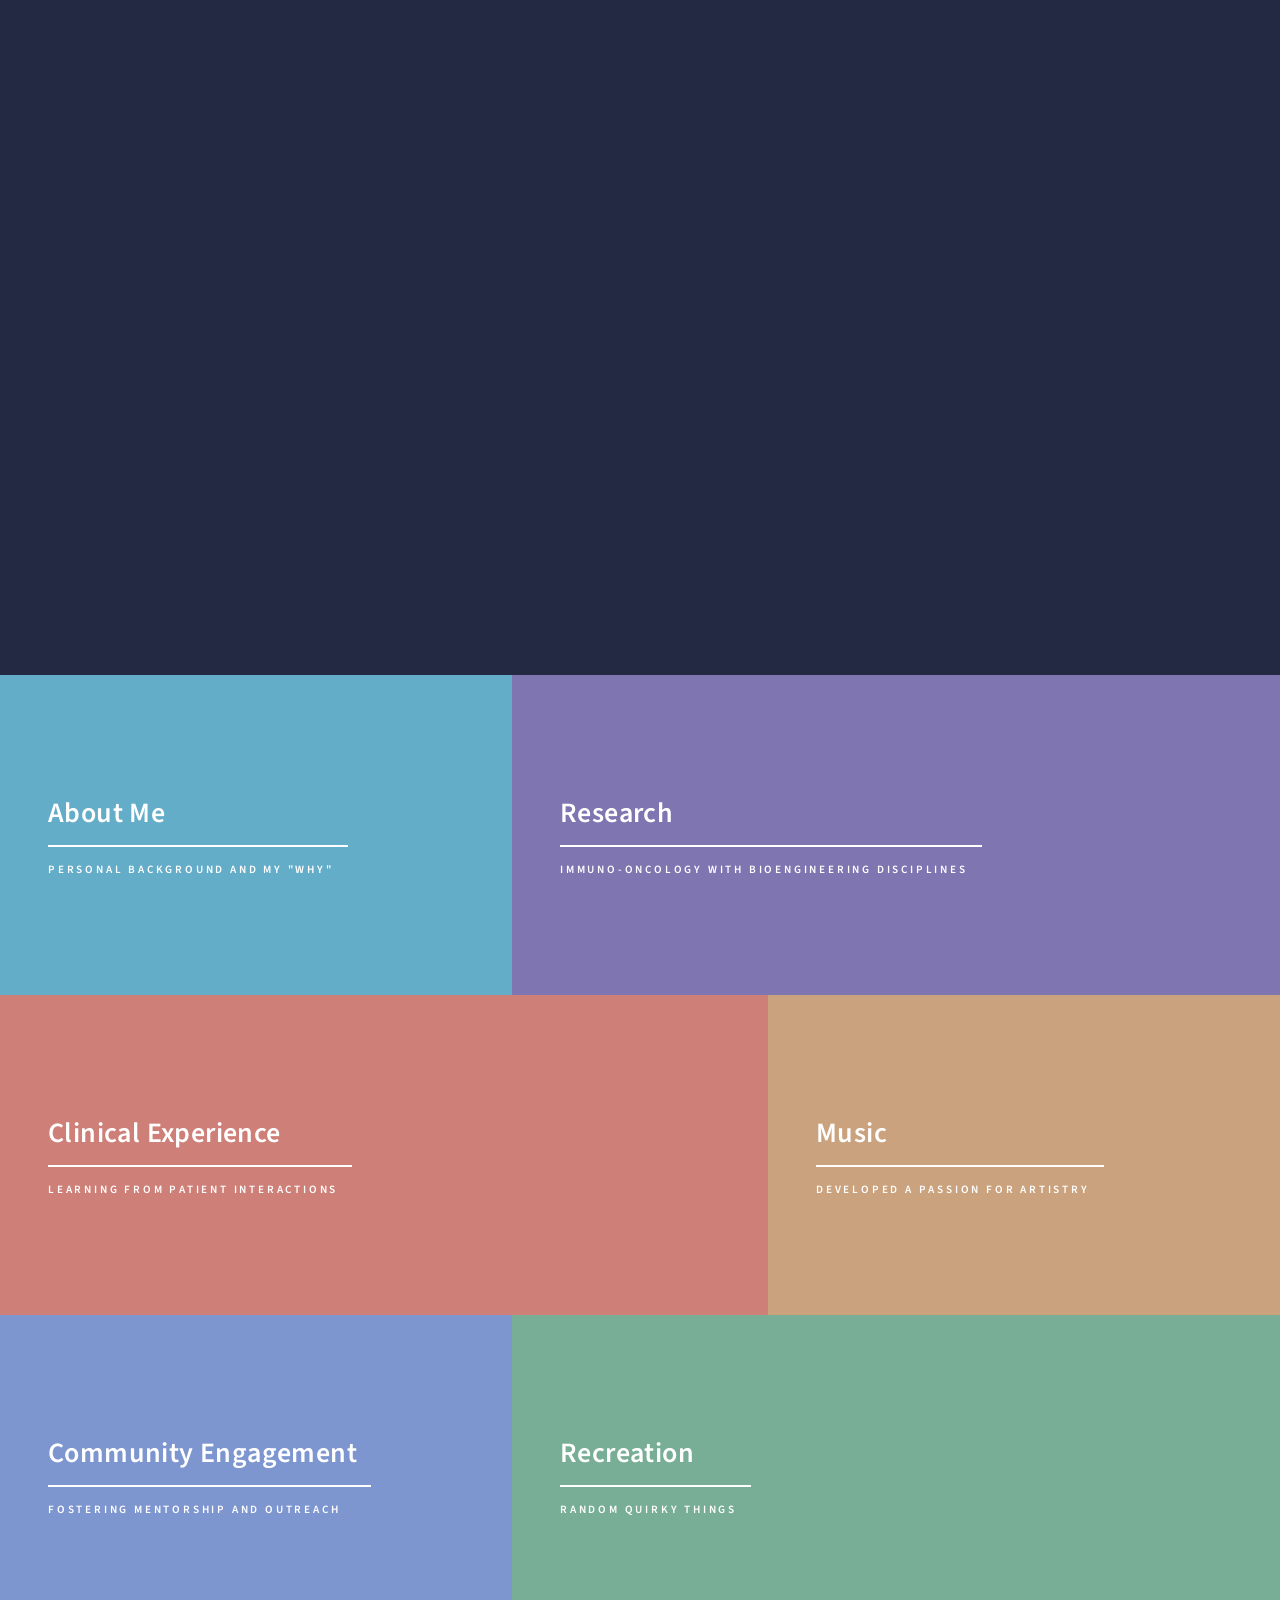
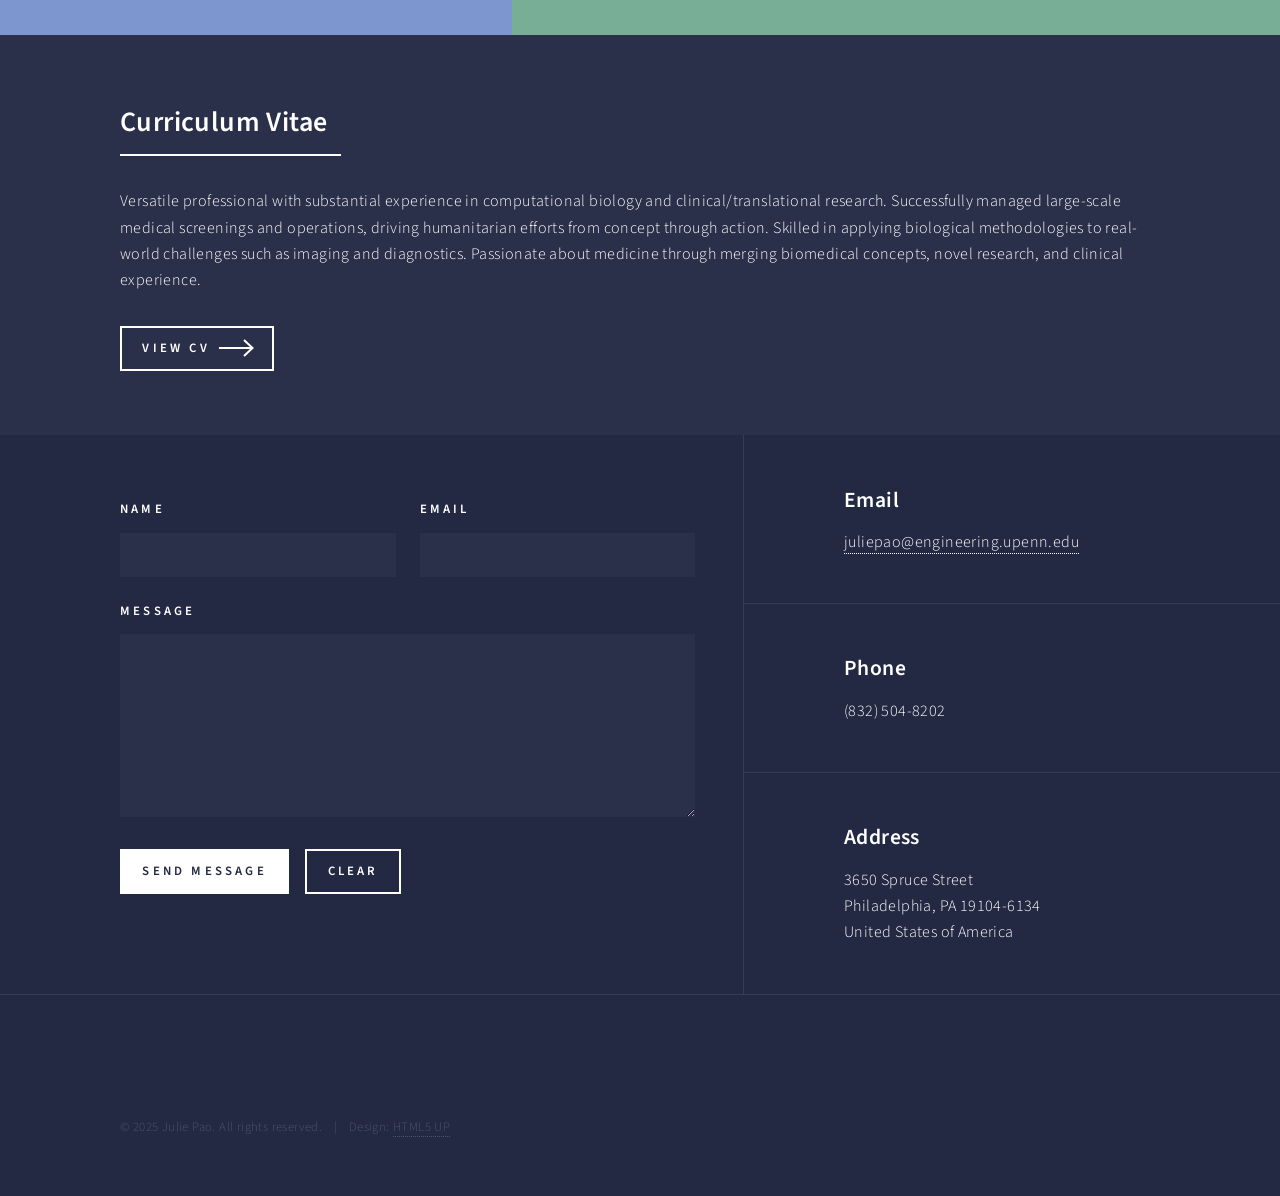
==== commit 8fb6aca0: "email change" ====
--- a/index.html
+++ b/index.html
@@ -46,8 +46,7 @@
 								<h1>Hi, my name is Julie Pao</h1>
 							</header>
 							<div class="content">
-								<p>I am an undergraduate student at the University of Pennsylvania, majoring in Bioengineering on a Pre-Medical track.</p>
-								<p style="display:block; margin-top:0.75em;">Here's who I am and what I do.</p>
+								<p>I am a 2nd year student at the University of Pennsylvania, pursuing a Bioengineering degree on the Pre-Medical track.</p>
 							</div>
 						</div>
 					</section>
@@ -158,15 +157,10 @@
 									<div class="contact-method">
 										<span class="icon solid alt fa-envelope"></span>
 										<h3>Email</h3>
-										<a href="mailto:juliepao@seas.upenn.edu"
+										<a href="mailto:juliepao@engineering.upenn.edu"
        									   class="email-link"
-       								   	   data-email="juliepao@seas.upenn.edu"
-     								   	   title="Copy juliepao@seas.upenn.edu">juliepao@seas.upenn.edu</a><br />
-    									<a href="mailto:julie.pao@pennmedicine.upenn.edu"
-       								   	   class="email-link"
-       								   	   data-email="julie.pao@pennmedicine.upenn.edu"
-       								   	   title="Copy julie.pao@pennmedicine.upenn.edu">julie.pao@pennmedicine.upenn.edu</a>
-									</div>
+       								   	   data-email="juliepao@engineering.upenn.edu"
+     								   	   title="Copy juliepao@engineering.upenn.edu">juliepao@engineering.upenn.edu</a><br />
 								</section>
 								<section>
 									<div class="contact-method">
